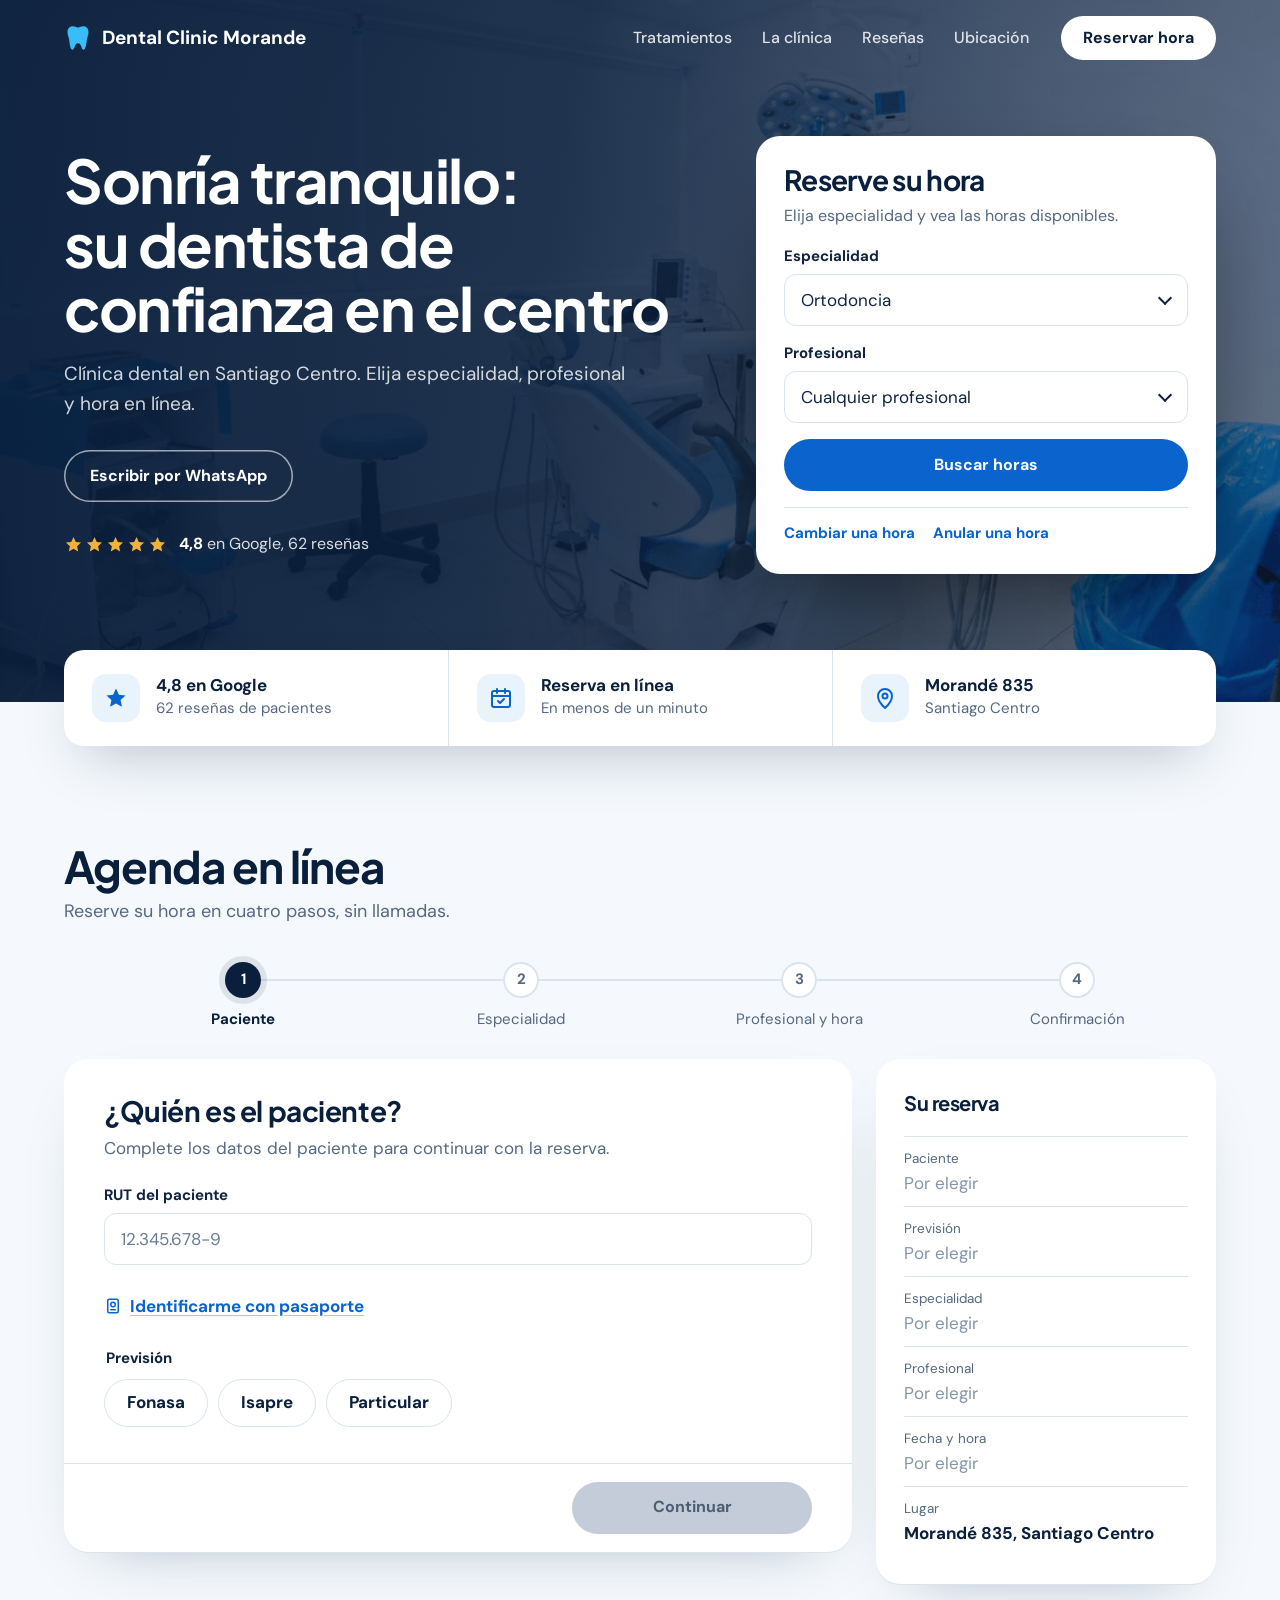
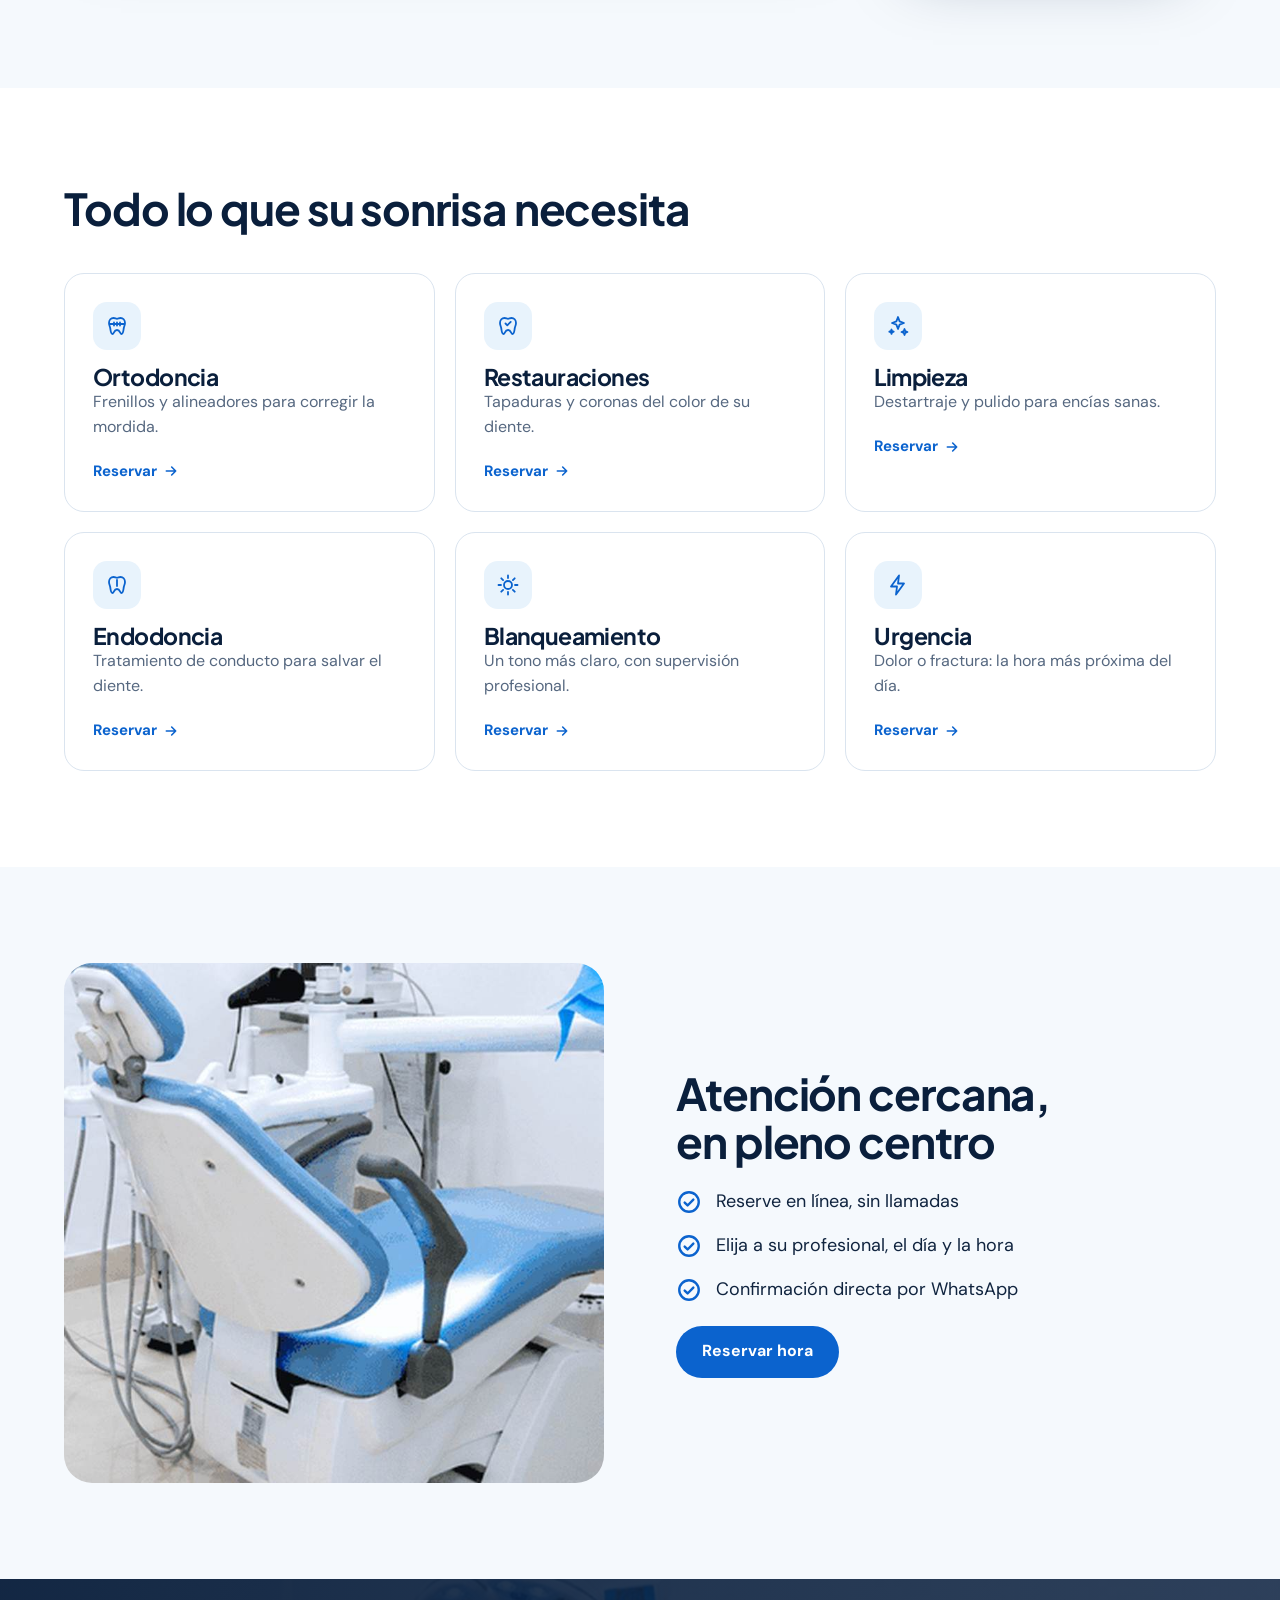
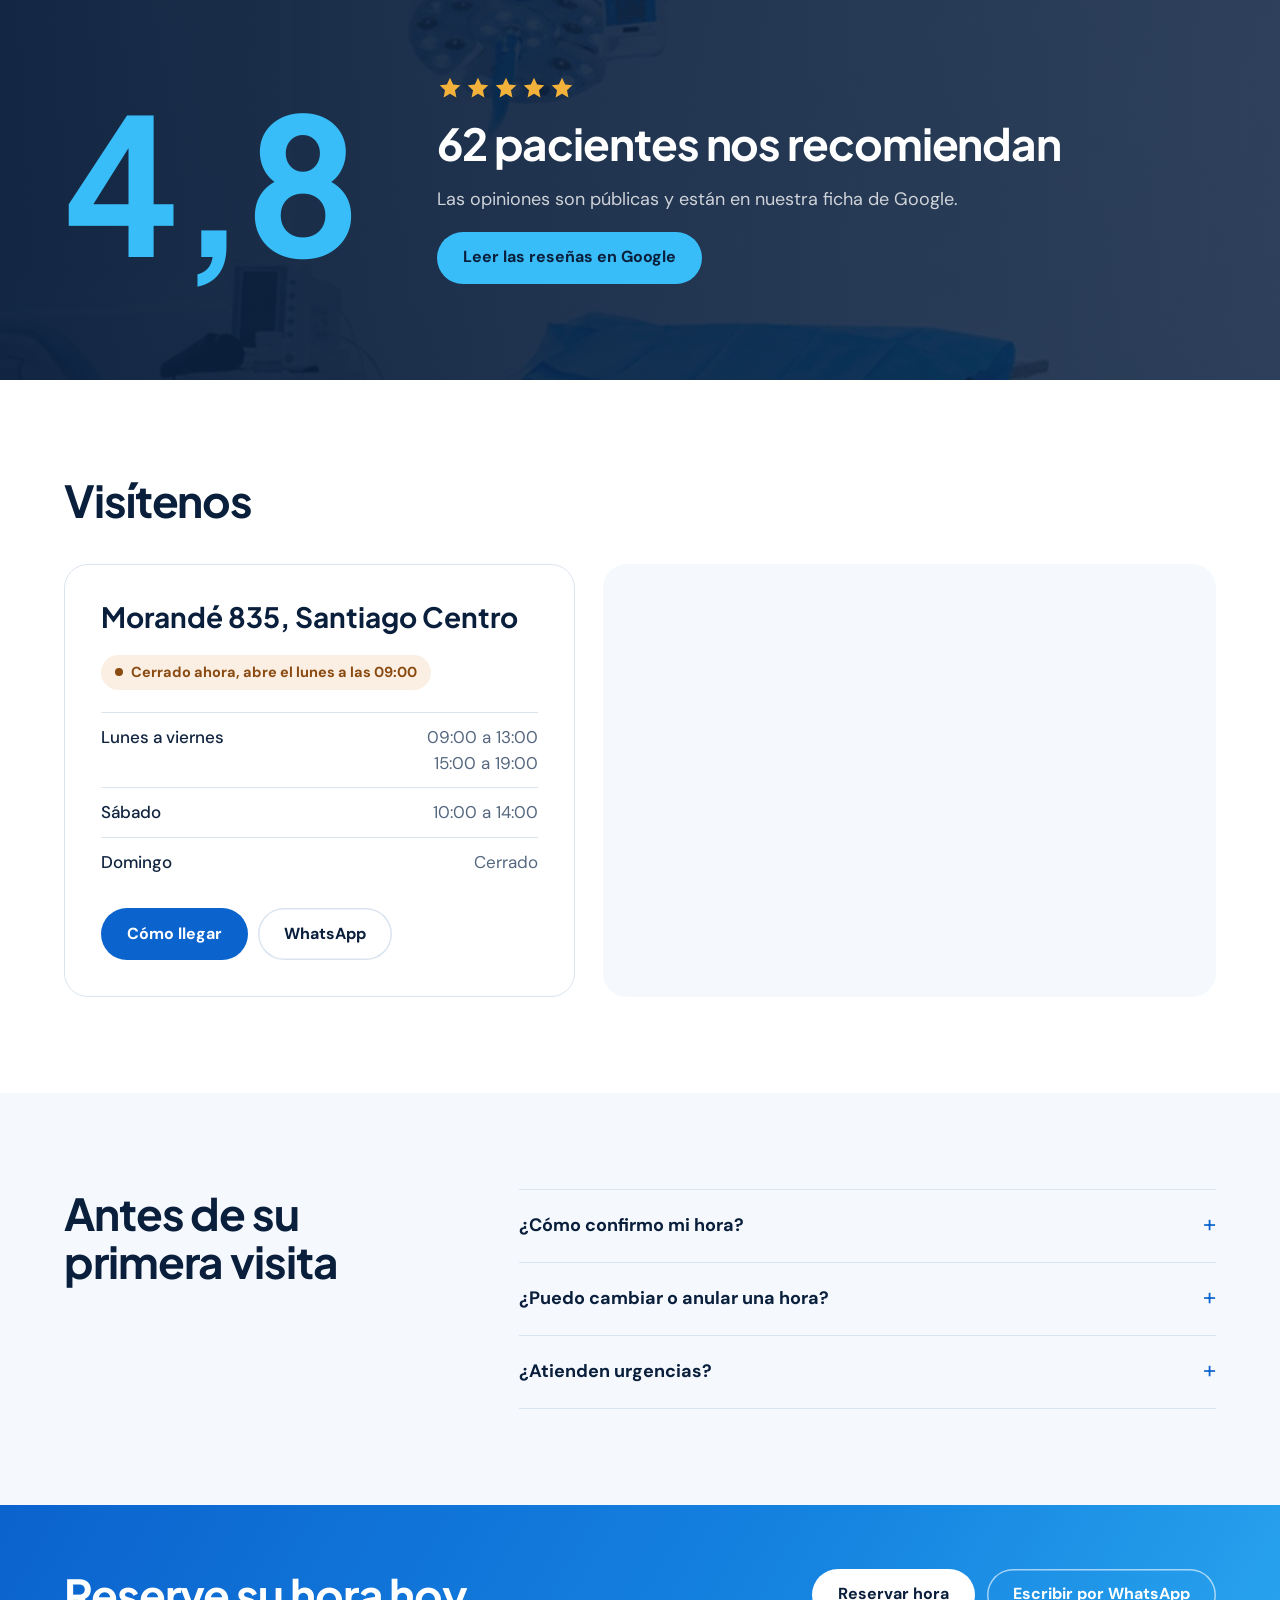
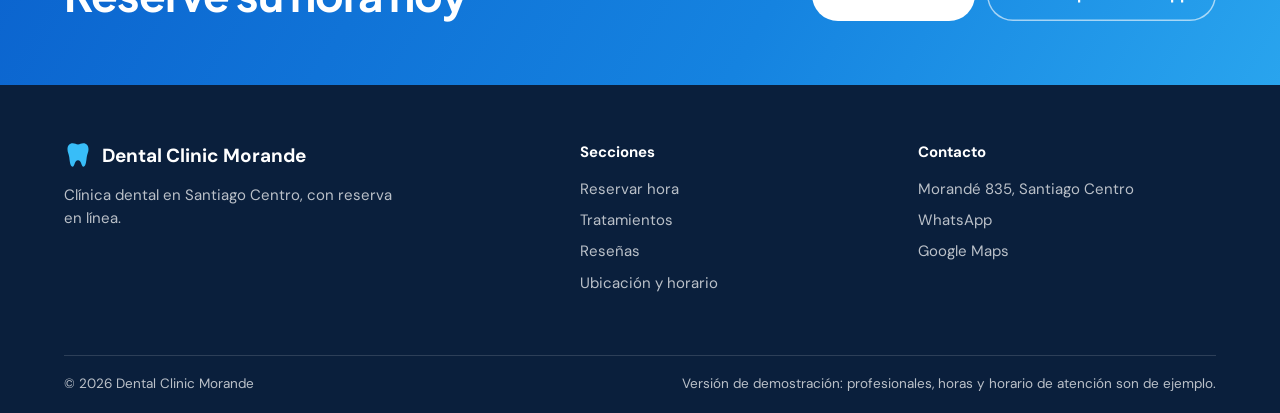
==== index.html @ ba1f121d "Sitio de Dental Clinic Morande con agenda en línea Co-Authored-By: Claude Opus 5.5 <noreply@anthropi" ====
<!DOCTYPE html>
<html lang="es-CL">
<head>
<meta charset="utf-8">
<meta name="viewport" content="width=device-width, initial-scale=1, viewport-fit=cover">
<title>Dental Clinic Morande | Dentista en Santiago Centro</title>
<meta name="description" content="Clínica dental en Santiago Centro. Reserve su hora en línea: ortodoncia, restauraciones, limpieza, endodoncia y urgencias en Morandé 835.">
<meta property="og:title" content="Dental Clinic Morande">
<meta property="og:description" content="Clínica dental en Santiago Centro. Reserve su hora en línea: ortodoncia, restauraciones, limpieza, endodoncia y urgencias en Morandé 835.">
<meta property="og:type" content="website">
<meta property="og:locale" content="es_CL">
<meta name="theme-color" content="#0A1F3C">
<link rel="icon" href="data:image/svg+xml,%3Csvg xmlns='http://www.w3.org/2000/svg' viewBox='0 0 24 24'%3E%3Cpath fill='%230B63CE' d='M7.5 2C4.6 2 3 4.2 3 7c0 2.4.9 3.7 1.4 6.3.5 2.7.6 8.7 2.9 8.7 1.900 0 1.600-5.500 4.700-5.500s2.800 5.500 4.700 5.500c2.300 0 2.400-6 2.900-8.700C20.100 10.700 21 9.400 21 7c0-2.800-1.600-5-4.500-5-1.900 0-2.900 1-4.500 1s-2.600-1-4.500-1z'/%3E%3C/svg%3E">
<script type="application/ld+json">{"@context": "https://schema.org", "@type": "Dentist", "name": "Dental Clinic Morande", "address": {"@type": "PostalAddress", "streetAddress": "Morandé 835", "addressLocality": "Santiago", "addressRegion": "Región Metropolitana", "addressCountry": "CL"}, "openingHours": ["Mo-Fr 09:00-13:00", "Mo-Fr 15:00-19:00", "Sa 10:00-14:00"], "aggregateRating": {"@type": "AggregateRating", "ratingValue": "4.8", "reviewCount": "62"}}</script>
<script>window.SITIO_PROPIO = true;</script>
<style>img{max-width:100%}[hidden]{display:none!important}</style>
</head>
<body>

<link rel="stylesheet" href="https://fonts.googleapis.com/css2?family=Plus+Jakarta+Sans:wght@600;700;800&family=DM+Sans:wght@400;500;700&display=swap">
<script>
/* ============================================================
   CONFIGURACIÓN DEL SITIO: todo lo que cambia está aquí.
   ============================================================ */
window.CONFIG = Object.assign({
  demo: true,                       // true muestra la nota "datos de ejemplo" al pie
  nombre: "Dental Clinic Morande",
  direccion: "Morandé 835, Santiago Centro",
  whatsapp: "",                     // solo números con código de país, ej. "56912345678"
  telefono: "",                     // como se muestra, ej. "+56 9 1234 5678"
  agendaUrl: "",                    // enlace del sistema de agenda (AgendaPro, Reservo, etc.). Vacío = reserva por WhatsApp
  agendaPasaDatos: true,            // agrega tratamiento, profesional y fecha al enlace de la agenda
  google: { nota: "4,8", resenas: 62,
            url: "https://www.google.com/maps/search/?api=1&query=Dental+Clinic+Morande+Santiago+Centro" },
  mapaUrl: "https://www.google.com/maps/search/?api=1&query=Morand%C3%A9+835+Santiago+Chile",
  // 0 = domingo ... 6 = sábado
  horario: [
    { dias: [1,2,3,4,5], abre: "09:00", cierra: "19:00", pausa: ["13:00","15:00"] },
    { dias: [6], abre: "10:00", cierra: "14:00" }
  ],
  tratamientos: [
    { id: "ortodoncia", nombre: "Ortodoncia", texto: "Frenillos y alineadores", largo: "Frenillos y alineadores para corregir la mordida." },
    { id: "restauraciones", nombre: "Restauraciones", texto: "Tapaduras y coronas", largo: "Tapaduras y coronas del color de su diente." },
    { id: "limpieza", nombre: "Limpieza", texto: "Destartraje y pulido", largo: "Destartraje y pulido para encías sanas." },
    { id: "endodoncia", nombre: "Endodoncia", texto: "Tratamiento de conducto", largo: "Tratamiento de conducto para salvar el diente." },
    { id: "blanqueamiento", nombre: "Blanqueamiento", texto: "Dientes más claros", largo: "Un tono más claro, con supervisión profesional." },
    { id: "urgencia", nombre: "Urgencia", texto: "Dolor o fractura, hoy", largo: "Dolor o fractura: la hora más próxima del día." }
  ],
  profesionales: [
    { id: "p1", nombre: "Dra. Nombre Apellido", iniciales: "NA", especialidad: "Ortodoncia", tratamientos: ["ortodoncia","limpieza","urgencia"] },
    { id: "p2", nombre: "Dr. Nombre Apellido", iniciales: "NA", especialidad: "Odontología general y endodoncia", tratamientos: ["restauraciones","endodoncia","limpieza","urgencia","ortodoncia"] },
    { id: "p3", nombre: "Dra. Nombre Apellido", iniciales: "NA", especialidad: "Estética y rehabilitación", tratamientos: ["blanqueamiento","restauraciones","limpieza","urgencia"] }
  ]
}, window.CONFIG_PROPIA || {});
</script>
<style>
/* Layout: portada a pantalla completa con foto y la reserva en una tarjeta blanca encima; debajo, secciones anchas
   que alternan fondo claro, foto y azul marino. Titulares con serif, textos cortos, una acción por sección. */
:root{--foto:url("[data-uri]");
  --navy:#0A1F3C; --navy-2:#12305A; --ink:#10243F; --blue:#0B63CE; --blue-d:#084C9E; --sky:#38BDF8; --sky-soft:#E8F3FC;
  --bg:#F5F9FD; --surface:#FFFFFF; --line:#DAE4EF; --muted:#566880; --star:#F2B13A;
  --ok:#177A4C; --ok-bg:#E6F4EC; --off:#8A4B12; --off-bg:#FBEFE3; --err:#B3261E; --wa:#128C4A;
  --display:"Plus Jakarta Sans","DM Sans",system-ui,-apple-system,"Segoe UI",Arial,sans-serif;
  --body:"DM Sans",system-ui,-apple-system,"Segoe UI",Arial,sans-serif;
  --shadow:0 24px 60px -20px rgba(10,31,60,.28);
  color-scheme:light;
}
*{box-sizing:border-box}
html{scroll-behavior:smooth;scroll-padding-top:84px}
body{margin:0;background:var(--surface);color:var(--ink);font-family:var(--body);font-size:17px;line-height:1.55;-webkit-font-smoothing:antialiased}
h1,h2,h3,p,ul{margin:0}
ul{padding:0;list-style:none}
button,input{font:inherit;color:inherit}
a{color:inherit}
img{display:block}
:focus-visible{outline:3px solid var(--sky);outline-offset:3px}
.wrap{max-width:1200px;margin:0 auto;padding-inline:24px}
h1,h2,h3,.q{font-family:var(--display);font-weight:700;letter-spacing:-.025em;text-wrap:balance}
h2{font-size:clamp(30px,3.8vw,44px);line-height:1.1;color:var(--navy)}
.btn{display:inline-flex;align-items:center;justify-content:center;gap:10px;min-height:52px;padding:0 26px;border-radius:999px;border:0;font-weight:700;font-size:16px;text-decoration:none;cursor:pointer;white-space:nowrap;background:var(--blue);color:#fff;transition:background-color .15s ease,transform .16s cubic-bezier(.23,1,.32,1),box-shadow .2s ease}
.btn:active{transform:scale(.97)}
.btn.sky{background:var(--sky);color:var(--navy)}
.btn.ghost{background:transparent;color:#fff;box-shadow:inset 0 0 0 1.5px rgba(255,255,255,.6)}
.btn.line{background:var(--surface);color:var(--navy);box-shadow:inset 0 0 0 1.5px var(--line)}
@media (hover:hover) and (pointer:fine){.btn:hover{background:var(--blue-d);box-shadow:0 10px 24px -10px rgba(11,99,206,.7)}.btn.sky:hover{background:#63cdfb;box-shadow:0 10px 24px -10px rgba(56,189,248,.9)}.btn.ghost:hover{background:rgba(255,255,255,.12)}.btn.line:hover{box-shadow:inset 0 0 0 1.5px var(--navy)}}
.btn.wide{width:100%}
.btn svg{width:20px;height:20px;flex:none}
.stars{display:inline-flex;gap:2px;color:var(--star)}
.stars svg{width:19px;height:19px}

/* Cabecera: transparente sobre la foto, blanca al bajar */
.top{position:sticky;top:env(safe-area-inset-top,0px);z-index:30;height:76px;margin-bottom:-76px;color:#fff;transition:background .25s,box-shadow .25s,color .25s}
.top .wrap{display:flex;align-items:center;gap:32px;height:100%}
.top.solid{background:rgba(255,255,255,.94);backdrop-filter:blur(14px);-webkit-backdrop-filter:blur(14px);color:var(--navy);box-shadow:0 1px 0 var(--line),0 12px 30px -24px rgba(10,31,60,.5)}
.logo{display:flex;align-items:center;gap:10px;font-weight:700;font-size:19px;text-decoration:none;margin-right:auto}
.logo svg{width:28px;height:28px;color:var(--sky);flex:none}
.top.solid .logo svg{color:var(--blue)}
.top nav{display:flex;gap:30px}
.top nav a{text-decoration:none;font-weight:500;font-size:16px;opacity:.85;position:relative;padding:6px 0}
.top nav a::after{content:"";position:absolute;left:0;right:100%;bottom:0;height:2px;background:currentColor;transition:right .2s}
.top nav a:hover{opacity:1}.top nav a:hover::after{right:0}
.top .btn{min-height:44px;padding:0 22px;background:#fff;color:var(--navy)}
.top.solid .btn{background:var(--blue);color:#fff}

/* Portada */
.hero{position:relative;color:#fff;background:var(--navy) var(--foto) center/cover no-repeat;isolation:isolate}
.hero::after{content:"";position:absolute;inset:0;z-index:-1;background:linear-gradient(100deg,rgba(10,31,60,.97) 0%,rgba(10,31,60,.9) 42%,rgba(10,31,60,.55) 100%)}
.hero .wrap{display:grid;grid-template-columns:minmax(0,1fr) minmax(0,460px);gap:64px;align-items:center;padding-block:136px 128px}
.hero h1{font-size:clamp(36px,4.8vw,60px);line-height:1.06}
.hero .sub{font-size:19px;color:rgba(255,255,255,.82);margin-top:20px;max-width:44ch}
.hero .cta{display:flex;flex-wrap:wrap;gap:14px;margin-top:32px}
.rating{display:inline-flex;align-items:center;gap:12px;margin-top:30px;text-decoration:none;font-size:16px;color:rgba(255,255,255,.85)}
.rating b{color:#fff}
.rating:hover span:last-child{text-decoration:underline}

/* Buscador de la portada: especialidad + profesional, como el buscador de horas de una red de salud */
.find{background:var(--surface);color:var(--ink);border-radius:24px;padding:28px;display:flex;flex-direction:column;gap:16px;min-width:0;box-shadow:0 40px 90px -30px rgba(0,0,0,.6)}
.find h2{font-size:28px;line-height:1.15}
.find-sub{color:var(--muted);font-size:16px;margin-top:-8px}
.find-links{display:flex;flex-wrap:wrap;gap:6px 18px;padding-top:14px;border-top:1px solid var(--line);font-size:15px}
.find-links a{color:var(--blue);font-weight:700;text-decoration:none}
.find-links a:hover{text-decoration:underline;text-underline-offset:3px}
.sel{position:relative}
.sel::after{content:"";position:absolute;right:18px;top:50%;width:8px;height:8px;border-right:2px solid var(--navy);border-bottom:2px solid var(--navy);transform:translateY(-70%) rotate(45deg);pointer-events:none}
.sel select{appearance:none;-webkit-appearance:none;width:100%;min-height:52px;border-radius:12px;border:1.5px solid var(--line);background:var(--surface);padding:0 44px 0 16px;font:inherit;font-size:17px;color:var(--ink);cursor:pointer;outline:none}
.sel select:focus{border-color:var(--blue);box-shadow:0 0 0 4px rgba(11,99,206,.12)}

/* Agenda en línea: pasos numerados, una tarjeta por paso y el resumen al lado */
.agenda{background:var(--bg);margin-top:-52px;padding-block:148px 104px;scroll-margin-top:76px}
.ag-head{display:flex;flex-direction:column;gap:8px;margin-bottom:36px}
.ag-head p{color:var(--muted);font-size:18px}
.steps{display:grid;grid-template-columns:repeat(4,minmax(0,1fr));margin-bottom:28px;counter-reset:paso}
.steps li{position:relative;display:flex;flex-direction:column;align-items:center;gap:10px;text-align:center;font-size:15px;color:var(--muted)}
.steps li::before{content:"";position:absolute;top:17px;left:-50%;right:50%;height:2px;background:var(--line)}
.steps li:first-child::before{display:none}
.steps li.on::before,.steps li.ok::before{background:var(--blue)}
.dot{position:relative;z-index:1;width:36px;height:36px;border-radius:50%;display:grid;place-items:center;font-weight:700;font-size:15px;background:var(--surface);color:var(--muted);box-shadow:inset 0 0 0 2px var(--line);font-variant-numeric:tabular-nums;transition:background-color .2s,color .2s,box-shadow .2s}
.steps li.on .dot{background:var(--navy);color:#fff;box-shadow:0 0 0 6px rgba(10,31,60,.1)}
.steps li.ok .dot{background:var(--blue);color:#fff;box-shadow:none}
.dot svg{width:18px;height:18px}
.steps li.on{color:var(--navy);font-weight:700}
.steps li.ok{color:var(--ink)}
.ag-grid{display:grid;grid-template-columns:minmax(0,1fr) 340px;gap:24px;align-items:start}
.ag-card{background:var(--surface);border-radius:24px;box-shadow:0 1px 0 var(--line),0 24px 60px -36px rgba(10,31,60,.35);min-width:0;display:flex;flex-direction:column}
.ag-body{padding:36px 40px;display:flex;flex-direction:column;gap:22px;min-height:360px}
.ag-foot{display:flex;align-items:center;justify-content:space-between;gap:16px;padding:18px 40px;border-top:1px solid var(--line)}
.ag-foot .btn{min-width:240px}
.ag-foot .btn[aria-disabled="true"]{background:#C3CCD8;color:#4D5D73;box-shadow:none;transform:none}
.link-back{border:0;background:none;padding:10px 4px;font-weight:700;color:var(--navy);cursor:pointer;display:inline-flex;align-items:center;gap:6px;border-radius:8px}
.link-back svg{width:18px;height:18px}
.link-back[hidden]+.btn{margin-left:auto}
.q{font-family:var(--display);font-weight:700;font-size:28px;line-height:1.15;color:var(--navy);letter-spacing:-.015em}
.q:focus{outline:none}
.qs{color:var(--muted);margin-top:-14px}
.field{display:flex;flex-direction:column;gap:6px}
.field label,.legend{font-size:15px;font-weight:700;color:var(--ink)}
.field input{min-height:52px;border-radius:12px;border:1.5px solid var(--line);background:var(--surface);padding:0 16px;font-size:17px;width:100%;outline:none;transition:border-color .15s,box-shadow .15s}
.field input::placeholder{color:#6B7C93}
.field input:focus{border-color:var(--blue);box-shadow:0 0 0 4px rgba(11,99,206,.12)}
.field.bad input{border-color:var(--err)}
.err{font-size:14.5px;color:var(--err)}
.ag-card input,.ag-card button{scroll-margin:110px 0 96px}
.field .hint{font-size:14px;color:var(--muted)}
.row2{display:grid;grid-template-columns:repeat(2,minmax(0,1fr));gap:16px}
.swap{align-self:flex-start;border:0;background:none;padding:6px 0;color:var(--blue);font-weight:700;cursor:pointer;display:inline-flex;align-items:center;gap:8px;text-decoration:underline;text-underline-offset:3px;text-decoration-color:rgba(11,99,206,.35)}
.swap svg{width:18px;height:18px}
fieldset{border:0;margin:0;padding:0;min-width:0}
.chips{display:flex;flex-wrap:wrap;gap:10px;margin-top:8px}
.chip{min-height:48px;padding:0 22px;border-radius:999px;border:1.5px solid var(--line);background:var(--surface);font-weight:700;cursor:pointer;color:var(--navy);transition:border-color .15s,background-color .15s,color .15s,transform .16s cubic-bezier(.23,1,.32,1)}
.chip[aria-pressed="true"]{background:var(--navy);border-color:var(--navy);color:#fff}
.tiles{display:grid;grid-template-columns:repeat(3,minmax(0,1fr));gap:10px}
.tile{display:flex;flex-direction:column;align-items:flex-start;gap:10px;text-align:left;padding:18px;border-radius:16px;border:1.5px solid var(--line);background:var(--surface);cursor:pointer;transition:border-color .15s,background-color .15s,transform .16s cubic-bezier(.23,1,.32,1)}
.tile .ic{width:40px;height:40px;border-radius:12px}
.tile .ic svg{width:22px;height:22px}
.tile b{display:block;color:var(--navy);font-size:17px;line-height:1.2}
.tile small{display:block;color:var(--muted);font-size:14.5px;line-height:1.3;margin-top:2px}
.tile[aria-pressed="true"]{border-color:var(--blue);background:var(--sky-soft);box-shadow:inset 0 0 0 1px var(--blue)}
.tile[aria-pressed="true"] .ic{background:var(--blue);color:#fff}
.cal{display:flex;align-items:center;gap:6px}
.days{display:grid;grid-template-columns:repeat(6,minmax(0,1fr));gap:8px;flex:1}
.day{padding:10px 0;border-radius:14px;border:1.5px solid var(--line);background:var(--surface);cursor:pointer;display:flex;flex-direction:column;align-items:center;line-height:1.2;color:var(--navy);transition:border-color .15s,background-color .15s,transform .16s cubic-bezier(.23,1,.32,1)}
.day small{font-size:12.5px;color:var(--muted)}
.day b{font-size:21px;font-variant-numeric:tabular-nums}
.day i{font-style:normal;font-size:12px;color:var(--muted)}
.day[aria-pressed="true"]{background:var(--navy);border-color:var(--navy);color:#fff}
.day[aria-pressed="true"] small,.day[aria-pressed="true"] i{color:rgba(255,255,255,.75)}
.arrow{width:36px;height:60px;border-radius:12px;border:0;background:transparent;cursor:pointer;color:var(--navy);display:grid;place-items:center;flex:none}
.arrow svg{width:20px;height:20px}
.arrow:disabled{opacity:.25;cursor:default}
.docs{display:flex;flex-direction:column}
.doc{display:grid;grid-template-columns:auto minmax(0,1fr);gap:8px 16px;padding:20px 0;border-top:1px solid var(--line)}
.doc:last-child{border-bottom:1px solid var(--line)}
.av{width:48px;height:48px;border-radius:50%;background:var(--sky-soft);color:var(--blue);display:grid;place-items:center;font-weight:700;font-size:15px;flex:none}
.doc .who b{display:block;color:var(--navy);font-size:17px;line-height:1.25}
.doc .who small{display:block;color:var(--muted);font-size:14.5px}
.doc .hrs{grid-column:2}
.slots{display:flex;flex-wrap:wrap;gap:8px}
.slot{min-width:76px;min-height:44px;padding:0 12px;border-radius:10px;border:1.5px solid var(--line);background:var(--surface);font-weight:700;cursor:pointer;color:var(--navy);font-variant-numeric:tabular-nums;transition:border-color .15s,background-color .15s,color .15s,transform .16s cubic-bezier(.23,1,.32,1)}
.slot[aria-pressed="true"]{background:var(--blue);border-color:var(--blue);color:#fff}
.more{border:0;background:none;padding:10px 4px;color:var(--blue);font-weight:700;cursor:pointer}
.none{font-size:15px;color:var(--muted)}
.none button{border:0;background:none;padding:0;color:var(--blue);font-weight:700;cursor:pointer;text-decoration:underline;text-underline-offset:3px}
.fine{font-size:14px;color:var(--muted)}
.sum{background:var(--surface);border-radius:24px;padding:28px;box-shadow:0 1px 0 var(--line),0 24px 60px -36px rgba(10,31,60,.35);position:sticky;top:96px;display:flex;flex-direction:column;gap:18px}
.sum h3{font-family:var(--display);font-size:20px;color:var(--navy)}
.sum dl{margin:0;display:flex;flex-direction:column}
.sum dl div{display:flex;flex-direction:column;gap:2px;padding:12px 0;border-top:1px solid var(--line)}
.sum dt{font-size:13.5px;color:var(--muted)}
.sum dd{margin:0;font-weight:700;color:var(--navy);line-height:1.3}
.sum dd.vacio{font-weight:400;color:#8494A9}
.done{display:flex;flex-direction:column;align-items:flex-start;gap:16px}
.done .ok{width:56px;height:56px;border-radius:50%;background:var(--ok-bg);color:var(--ok);display:grid;place-items:center}
.done .ok svg{width:28px;height:28px}
.done .acts{margin-top:8px}
@media (hover:hover) and (pointer:fine){
  .chip:hover,.tile:hover,.day:hover,.slot:hover{border-color:var(--blue)}
  .chip[aria-pressed="false"]:hover,.slot[aria-pressed="false"]:hover{background:var(--sky-soft)}
  .link-back:hover{color:var(--blue)}
  .more:hover{text-decoration:underline;text-underline-offset:3px}
}
.chip:active,.tile:active,.day:active,.slot:active{transform:scale(.97)}
.sr{position:absolute;width:1px;height:1px;overflow:hidden;clip:rect(0 0 0 0);white-space:nowrap}
/* Franja de confianza, montada sobre la portada */
.facts{position:relative;z-index:2;margin-top:-52px}
.facts ul{display:grid;grid-template-columns:repeat(3,minmax(0,1fr));background:var(--surface);border-radius:20px;box-shadow:var(--shadow)}
.facts li{display:flex;align-items:center;gap:16px;padding:24px 28px}
.facts li+li{border-left:1px solid var(--line)}
.ic{width:48px;height:48px;border-radius:14px;background:var(--sky-soft);color:var(--blue);display:grid;place-items:center;flex:none}
.ic svg{width:24px;height:24px}
.facts b{display:block;color:var(--navy);line-height:1.25}
.facts small{display:block;font-size:15px;color:var(--muted)}

/* Secciones */
.sec{padding-block:96px}
.sec.tint{background:var(--bg)}
.head{display:flex;flex-direction:column;gap:12px;margin-bottom:40px;max-width:640px}
.head p:last-child{color:var(--muted);font-size:18px}

/* Tratamientos */
.cards{display:grid;grid-template-columns:repeat(3,minmax(0,1fr));gap:20px}
.card{display:flex;flex-direction:column;align-items:flex-start;gap:14px;text-align:left;background:var(--surface);border:1px solid var(--line);border-radius:20px;padding:28px;cursor:pointer;transition:transform .25s cubic-bezier(.23,1,.32,1),box-shadow .25s ease,border-color .2s ease}
@media (hover:hover) and (pointer:fine){.card:hover{transform:translateY(-4px);box-shadow:var(--shadow);border-color:transparent}}
.card h3{font-size:23px;color:var(--navy);line-height:1.15}
.card p{color:var(--muted);font-size:16px}
.card .go{margin-top:6px;font-weight:700;font-size:15px;color:var(--blue);display:inline-flex;align-items:center;gap:6px}
.card .go svg{width:16px;height:16px;transition:transform .2s}
.card:hover .go svg{transform:translateX(4px)}

/* Foto + texto */
.split{display:grid;grid-template-columns:minmax(0,1fr) minmax(0,1fr);gap:72px;align-items:center}
.split .pic{position:relative}
.split .pic img{width:100%;height:520px;object-fit:cover;border-radius:28px}
.badge{position:absolute;right:-24px;bottom:36px;background:var(--surface);border-radius:18px;padding:18px 22px;box-shadow:var(--shadow);display:flex;align-items:center;gap:14px;text-decoration:none}
.badge strong{font-family:var(--display);font-size:40px;line-height:1;color:var(--navy)}
.badge small{display:block;font-size:14px;color:var(--muted)}
.split .txt{display:flex;flex-direction:column;gap:22px;align-items:flex-start}
.checks{display:flex;flex-direction:column;gap:16px}
.checks li{display:flex;gap:14px;align-items:flex-start;font-size:18px}
.checks svg{width:26px;height:26px;color:var(--blue);flex:none;margin-top:1px}

/* Reseñas */
.band{position:relative;color:#fff;background:var(--navy) url("[data-uri]") center/cover no-repeat;isolation:isolate}
.band::after{content:"";position:absolute;inset:0;z-index:-1;background:linear-gradient(90deg,rgba(10,31,60,.96),rgba(10,31,60,.82))}
.band .wrap{display:grid;grid-template-columns:auto minmax(0,1fr);gap:clamp(28px,6vw,88px);align-items:center;padding-block:96px}
.band .score{font-family:var(--display);font-weight:700;font-size:clamp(110px,16vw,190px);line-height:.85;color:var(--sky);font-variant-numeric:tabular-nums}
.band .txt{display:flex;flex-direction:column;gap:18px;align-items:flex-start}
.band h2{color:#fff}
.band .stars svg{width:26px;height:26px}
.band p{color:rgba(255,255,255,.78);max-width:46ch;font-size:18px}

/* Ubicación */
.visit{display:grid;grid-template-columns:minmax(0,5fr) minmax(0,6fr);gap:28px;align-items:stretch}
.panel{background:var(--surface);border:1px solid var(--line);border-radius:24px;padding:36px;display:flex;flex-direction:column;gap:22px;align-items:flex-start}
.addr{font-family:var(--display);font-weight:700;font-size:28px;line-height:1.15;color:var(--navy)}
.pill{display:inline-flex;align-items:center;gap:8px;font-size:14.5px;font-weight:700;padding:6px 14px;border-radius:999px}
.pill::before{content:"";width:8px;height:8px;border-radius:50%;background:currentColor}
.pill.on{background:var(--ok-bg);color:var(--ok)}.pill.off{background:var(--off-bg);color:var(--off)}
.hours{width:100%}
.hours li{display:flex;justify-content:space-between;gap:16px;padding:11px 0;border-top:1px solid var(--line);font-variant-numeric:tabular-nums}
.hours li span:first-child{white-space:nowrap;font-weight:500}
.hours li span:last-child{color:var(--muted);text-align:right}
.acts{display:flex;flex-wrap:wrap;gap:10px;margin-top:auto}
.place{position:relative;border-radius:24px;overflow:hidden;min-height:420px;background:var(--navy) var(--foto) center/cover no-repeat;display:flex;align-items:flex-end;text-decoration:none}
.place::after{content:"";position:absolute;inset:0;background:linear-gradient(180deg,rgba(10,31,60,0) 40%,rgba(10,31,60,.85) 100%)}
.place span{position:relative;z-index:1;color:#fff;padding:28px;font-weight:700;display:flex;align-items:center;gap:10px}
.place svg{width:22px;height:22px;color:var(--sky)}
.place.map{display:block;background:var(--bg)}
.place.map::after{display:none}
.place iframe{width:100%;height:100%;min-height:420px;border:0;display:block}

/* Preguntas */
.qa{display:grid;grid-template-columns:minmax(0,4fr) minmax(0,7fr);gap:56px;align-items:start}
.faq details{border-top:1px solid var(--line)}
.faq details:last-child{border-bottom:1px solid var(--line)}
.faq summary{cursor:pointer;font-weight:700;font-size:18px;color:var(--navy);padding:22px 0;list-style:none;display:flex;justify-content:space-between;gap:16px}
.faq summary::-webkit-details-marker{display:none}
.faq summary::after{content:"+";font-size:24px;line-height:1;color:var(--blue);font-weight:400}
.faq details[open] summary::after{content:"–"}
.faq p{color:var(--muted);padding-bottom:22px;max-width:60ch}

/* Cierre y pie */
.final{background:linear-gradient(120deg,var(--blue) 0%,#1583E0 60%,var(--sky) 130%);color:#fff}
.final .wrap{display:flex;flex-wrap:wrap;align-items:center;justify-content:space-between;gap:24px;padding-block:64px}
.final h2{color:#fff;max-width:18ch}
.final .cta{display:flex;flex-wrap:wrap;gap:12px}
.final .btn{background:#fff;color:var(--navy)}
.final .btn.ghost{background:transparent;color:#fff}
footer{background:var(--navy);color:rgba(255,255,255,.72);font-size:15px}
footer .cols{display:grid;grid-template-columns:1.6fr 1fr 1fr;gap:40px;padding-block:56px}
footer .logo{color:#fff;margin-bottom:14px}
footer b{color:#fff;display:block;margin-bottom:10px}
footer li{padding:4px 0}
footer a{text-decoration:none}
footer a:hover{color:#fff;text-decoration:underline}
footer .legal{border-top:1px solid rgba(255,255,255,.14);padding-block:18px;font-size:13.5px;display:flex;flex-wrap:wrap;gap:6px 32px;justify-content:space-between}

/* Barra fija en celular (solo cuando la reserva no está a la vista) */
.bar{display:none;position:fixed;left:0;right:0;bottom:0;z-index:40;padding:10px 16px calc(10px + env(safe-area-inset-bottom,0px));gap:10px;background:rgba(255,255,255,.94);backdrop-filter:blur(14px);-webkit-backdrop-filter:blur(14px);border-top:1px solid var(--line);transition:transform .2s}
.bar .btn{flex:1;min-height:50px}
.bar .wa{flex:none;width:50px;padding:0;background:var(--wa)}
.bar .wa svg{width:24px;height:24px}
.bar.away{transform:translateY(110%)}

@media (max-width:980px){
  .top nav,.top .btn{display:none}
  .hero .wrap{grid-template-columns:minmax(0,1fr);gap:36px;padding-block:112px 96px}
  .find{padding:22px}
  .ag-grid{grid-template-columns:minmax(0,1fr)}
  .sum{position:static}
  .agenda{padding-block:120px 72px}
  .facts li{padding:18px 16px;gap:12px}
  .sec{padding-block:64px}
  .cards{grid-template-columns:repeat(2,minmax(0,1fr));gap:14px}
  .split{grid-template-columns:minmax(0,1fr);gap:40px}
  .split .pic img{height:340px}
  .badge{right:16px;bottom:-22px}
  .band .wrap{grid-template-columns:minmax(0,1fr);padding-block:64px}
  .visit,.qa{grid-template-columns:minmax(0,1fr);gap:24px}
  .place,.place iframe{min-height:280px}
  footer .cols{grid-template-columns:minmax(0,1fr);gap:28px;padding-block:40px}
  .bar{display:flex}
  body{padding-bottom:72px}
}
@media (max-width:720px){
  .facts,.hero .cta{display:none}
  .hero .wrap{padding-block:104px 48px;gap:28px}
  .rating{margin-top:20px}
}
@media (max-width:560px){
  .wrap{padding-inline:16px}
  .cards{grid-template-columns:minmax(0,1fr)}
  .card{flex-direction:row;flex-wrap:wrap;align-items:center;padding:20px;gap:6px 16px}
  .card .tx{flex:1;min-width:0}
  .card .go{display:none}
  .hero .cta .btn{flex:1}
  .panel{padding:24px}
  .final .cta,.final .btn{width:100%}
}
@media (max-width:720px){
  .agenda{margin-top:0;padding-block:56px}
  .steps li .lab{display:none}
  .steps li.on .lab{display:block;position:absolute;top:44px;white-space:nowrap}
  .steps{margin-bottom:44px}
  .ag-body{padding:24px 20px;min-height:0}
  .ag-foot{padding:14px 20px;position:sticky;bottom:0;background:var(--surface);border-radius:0 0 24px 24px}
  .ag-foot .btn{min-width:0;flex:1}
  .tiles{grid-template-columns:repeat(2,minmax(0,1fr))}
  .row2{grid-template-columns:minmax(0,1fr)}
  .days{grid-template-columns:repeat(4,minmax(0,1fr))}
  .days .day:nth-child(n+5){display:none}
  .doc{grid-template-columns:minmax(0,1fr)}
  .doc .av{display:none}
  .doc .hrs{grid-column:1}
  .slots{display:grid;grid-template-columns:repeat(4,minmax(0,1fr))}
  .slot{min-width:0;padding:0}
}
@media (max-width:400px){ .tiles{grid-template-columns:minmax(0,1fr)} .tile{flex-direction:row;align-items:center} }
@media (prefers-reduced-motion:reduce){html{scroll-behavior:auto}.btn,.bar,.card,.top,.chip,.tile,.day,.slot,.dot{transition:none}.btn:active,.chip:active,.tile:active,.day:active,.slot:active{transform:none}}
</style>

<header class="top" id="top">
  <div class="wrap">
    <a class="logo" href="#inicio"><svg viewBox="0 0 24 24" fill="currentColor" aria-hidden="true"><path d="M7.5 2C4.6 2 3 4.2 3 7c0 2.4.9 3.7 1.4 6.3.5 2.7.6 8.7 2.9 8.7 1.9 0 1.6-5.5 4.7-5.5s2.8 5.5 4.7 5.5c2.3 0 2.4-6 2.9-8.7.5-2.6 1.4-3.9 1.400-6.300 0-2.800-1.600-5-4.500-5-1.900 0-2.900 1-4.500 1s-2.600-1-4.500-1z"/></svg><span data-nombre>Dental Clinic Morande</span></a>
    <nav aria-label="Principal">
      <a href="#tratamientos">Tratamientos</a>
      <a href="#clinica">La clínica</a>
      <a href="#resenas">Reseñas</a>
      <a href="#ubicacion">Ubicación</a>
    </nav>
    <a class="btn" href="#reserva">Reservar hora</a>
  </div>
</header>

<main id="inicio">
<section class="hero">
  <div class="wrap">
    <div>
      <h1>Sonría tranquilo: su dentista de confianza en el centro</h1>
      <p class="sub">Clínica dental en Santiago Centro. Elija especialidad, profesional y hora en línea.</p>
      <div class="cta">
        <a class="btn ghost" data-wa target="_blank" rel="noopener" href="#">Escribir por WhatsApp</a>
      </div>
      <a class="rating" data-google target="_blank" rel="noopener" href="#">
        <span class="stars" data-stars aria-hidden="true"></span>
        <span><b data-nota>4,8</b> en Google, <span data-resenas>62</span> reseñas</span>
      </a>
    </div>
    <form class="find" id="buscar" aria-labelledby="find-t" novalidate>
      <h2 id="find-t">Reserve su hora</h2>
      <p class="find-sub">Elija especialidad y vea las horas disponibles.</p>
      <div class="field"><label for="f-esp">Especialidad</label><div class="sel"><select id="f-esp"></select></div></div>
      <div class="field"><label for="f-prof">Profesional</label><div class="sel"><select id="f-prof"></select></div></div>
      <button class="btn wide" type="submit">Buscar horas</button>
      <ul class="find-links">
        <li><a data-wa-cambio target="_blank" rel="noopener" href="#">Cambiar una hora</a></li>
        <li><a data-wa-anula target="_blank" rel="noopener" href="#">Anular una hora</a></li>
      </ul>
    </form>
  </div>
</section>

<section class="facts" aria-label="En resumen">
  <div class="wrap">
    <ul>
      <li><span class="ic"><svg viewBox="0 0 24 24" fill="currentColor" aria-hidden="true"><path d="M12 2.5l2.9 6.200 6.600.800-4.900 4.600 1.300 6.600L12 17.400l-5.900 3.300 1.300-6.600L2.500 9.500l6.600-.800z"/></svg></span><span><b><span data-nota>4,8</span> en Google</b><small><span data-resenas>62</span> reseñas de pacientes</small></span></li>
      <li><span class="ic"><svg viewBox="0 0 24 24" fill="none" stroke="currentColor" stroke-width="2" stroke-linecap="round" stroke-linejoin="round" aria-hidden="true"><rect x="3" y="5" width="18" height="16" rx="2"/><path d="M3 10h18M8 3v4M16 3v4M9 15l2 2 4-4"/></svg></span><span><b>Reserva en línea</b><small>En menos de un minuto</small></span></li>
      <li><span class="ic"><svg viewBox="0 0 24 24" fill="none" stroke="currentColor" stroke-width="2" stroke-linecap="round" stroke-linejoin="round" aria-hidden="true"><path d="M12 22s7-6.200 7-12a7 7 0 1 0-14 0c0 5.800 7 12 7 12z"/><circle cx="12" cy="10" r="2.500"/></svg></span><span><b data-dir-corta>Morandé 835</b><small>Santiago Centro</small></span></li>
    </ul>
  </div>
</section>

<section class="agenda" id="reserva" aria-labelledby="ag-t">
  <div class="wrap">
    <div class="ag-head"><h2 id="ag-t">Agenda en línea</h2><p>Reserve su hora en cuatro pasos, sin llamadas.</p></div>
    <ol class="steps" id="steps" aria-label="Pasos de la reserva"></ol>
    <div class="ag-grid">
      <div class="ag-card">
        <div class="ag-body" id="ag-body"></div>
        <div class="ag-foot" id="ag-foot">
          <button type="button" class="link-back" id="back" hidden><svg viewBox="0 0 24 24" fill="none" stroke="currentColor" stroke-width="2.4" stroke-linecap="round" stroke-linejoin="round" aria-hidden="true"><path d="M15 5l-7 7 7 7"/></svg>Volver</button>
          <button type="button" class="btn" id="next">Continuar</button>
        </div>
      </div>
      <aside class="sum" id="sum" aria-label="Resumen de su reserva"></aside>
    </div>
  </div>
</section>

<section class="sec" id="tratamientos">
  <div class="wrap">
    <div class="head"><h2>Todo lo que su sonrisa necesita</h2></div>
    <div class="cards" id="cards"></div>
  </div>
</section>

<section class="sec tint" id="clinica">
  <div class="wrap split">
    <div class="pic">
      <img src="[data-uri]" alt="Sillón dental de la clínica" loading="lazy">
    </div>
    <div class="txt">
      
      <h2>Atención cercana, en pleno centro</h2>
      <ul class="checks">
        <li><svg viewBox="0 0 24 24" fill="none" stroke="currentColor" stroke-width="2.200" stroke-linecap="round" stroke-linejoin="round" aria-hidden="true"><circle cx="12" cy="12" r="9"/><path d="M8 12.500l2.700 2.700L16 9.800"/></svg>Reserve en línea, sin llamadas</li>
        <li><svg viewBox="0 0 24 24" fill="none" stroke="currentColor" stroke-width="2.200" stroke-linecap="round" stroke-linejoin="round" aria-hidden="true"><circle cx="12" cy="12" r="9"/><path d="M8 12.500l2.700 2.700L16 9.800"/></svg>Elija a su profesional, el día y la hora</li>
        <li><svg viewBox="0 0 24 24" fill="none" stroke="currentColor" stroke-width="2.200" stroke-linecap="round" stroke-linejoin="round" aria-hidden="true"><circle cx="12" cy="12" r="9"/><path d="M8 12.500l2.700 2.700L16 9.800"/></svg><span id="check-3">Confirmación directa por WhatsApp</span></li>
      </ul>
      <a class="btn" href="#reserva">Reservar hora</a>
    </div>
  </div>
</section>

<section class="band" id="resenas">
  <div class="wrap">
    <p class="score" data-nota>4,8</p>
    <div class="txt">
      <span class="stars" data-stars aria-hidden="true"></span>
      <h2><span data-resenas>62</span> pacientes nos recomiendan</h2>
      <p>Las opiniones son públicas y están en nuestra ficha de Google.</p>
      <a class="btn sky" data-google target="_blank" rel="noopener" href="#">Leer las reseñas en Google</a>
    </div>
  </div>
</section>

<section class="sec" id="ubicacion">
  <div class="wrap">
    <div class="head"><h2>Visítenos</h2></div>
    <div class="visit">
      <div class="panel">
        <p class="addr" data-dir></p>
        <span class="pill" id="abierto"></span>
        <ul class="hours" id="hours"></ul>
        <p class="fine" id="tel" hidden></p>
        <div class="acts">
          <a class="btn" data-mapa target="_blank" rel="noopener" href="#">Cómo llegar</a>
          <a class="btn line" data-wa target="_blank" rel="noopener" href="#">WhatsApp</a>
        </div>
      </div>
      <a class="place" id="mapa" data-mapa target="_blank" rel="noopener" href="#"><span><svg viewBox="0 0 24 24" fill="currentColor" aria-hidden="true"><path d="M12 2a7 7 0 0 0-7 7c0 5.200 7 13 7 13s7-7.800 7-13a7 7 0 0 0-7-7zm0 9.500A2.500 2.500 0 1 1 12 6.500a2.500 2.500 0 0 1 0 5z"/></svg>Abrir en Google Maps</span></a>
    </div>
  </div>
</section>

<section class="sec tint" id="preguntas">
  <div class="wrap qa">
    <div class="head" style="margin:0"><h2>Antes de su primera visita</h2></div>
    <div class="faq">
      <details><summary>¿Cómo confirmo mi hora?</summary><p id="faq-confirma"></p></details>
      <details><summary>¿Puedo cambiar o anular una hora?</summary><p>Sí. Avísenos por WhatsApp con anticipación y le buscamos una nueva hora.</p></details>
      <details><summary>¿Atienden urgencias?</summary><p>Sí, según la disponibilidad del día. Elija “Urgencia” al reservar o escríbanos por WhatsApp.</p></details>
    </div>
  </div>
</section>

<section class="final">
  <div class="wrap">
    <h2>Reserve su hora hoy</h2>
    <div class="cta">
      <a class="btn" href="#reserva">Reservar hora</a>
      <a class="btn ghost" data-wa target="_blank" rel="noopener" href="#">Escribir por WhatsApp</a>
    </div>
  </div>
</section>
</main>

<footer>
  <div class="wrap">
    <div class="cols">
      <div><a class="logo" href="#inicio"><svg viewBox="0 0 24 24" fill="currentColor" aria-hidden="true"><path d="M7.5 2C4.6 2 3 4.2 3 7c0 2.4.9 3.7 1.4 6.3.5 2.7.6 8.7 2.9 8.7 1.9 0 1.6-5.5 4.7-5.5s2.8 5.5 4.7 5.5c2.3 0 2.4-6 2.9-8.7.5-2.6 1.4-3.9 1.400-6.300 0-2.800-1.600-5-4.500-5-1.900 0-2.900 1-4.500 1s-2.600-1-4.500-1z"/></svg><span data-nombre></span></a><p style="max-width:34ch">Clínica dental en Santiago Centro, con reserva en línea.</p></div>
      <div><b>Secciones</b><ul><li><a href="#reserva">Reservar hora</a></li><li><a href="#tratamientos">Tratamientos</a></li><li><a href="#resenas">Reseñas</a></li><li><a href="#ubicacion">Ubicación y horario</a></li></ul></div>
      <div><b>Contacto</b><ul><li data-dir></li><li><a data-wa target="_blank" rel="noopener" href="#">WhatsApp</a></li><li><a data-mapa target="_blank" rel="noopener" href="#">Google Maps</a></li></ul></div>
    </div>
    <div class="legal"><span>© <span id="anio"></span> <span data-nombre></span></span><span id="demo" hidden>Versión de demostración: profesionales, horas y horario de atención son de ejemplo.</span></div>
  </div>
</footer>

<div class="bar away" id="bar">
  <a class="btn" href="#reserva">Reservar hora</a>
  <a class="btn wa" data-wa target="_blank" rel="noopener" href="#" aria-label="Escribir por WhatsApp"><svg viewBox="0 0 24 24" fill="currentColor" aria-hidden="true"><path d="M12 2a10 10 0 0 0-8.6 15.1L2 22l5-1.3A10 10 0 1 0 12 2zm0 18.2a8.200 8.200 0 0 1-4.200-1.200l-.3-.2-3 .8.8-2.9-.2-.3A8.200 8.200 0 1 1 12 20.200zm4.500-6.100c-.2-.1-1.500-.7-1.700-.8s-.4-.1-.6.1-.6.8-.8 1-.3.2-.5.1a6.700 6.700 0 0 1-3.300-2.900c-.3-.4.3-.4.7-1.300.1-.2 0-.3 0-.4l-.8-1.800c-.2-.5-.4-.4-.6-.4h-.5a1 1 0 0 0-.7.3 2.900 2.900 0 0 0-.9 2.200c0 1.300.9 2.500 1.100 2.700s1.800 2.800 4.400 3.900c1.600.7 2.300.8 3.100.6.5-.1 1.500-.6 1.700-1.200s.2-1.100.1-1.200-.2-.2-.5-.3z"/></svg></a>
</div>
<script>
(function(){
"use strict";
var C = window.CONFIG;
var $ = function(s, r){ return (r||document).querySelector(s); };
var $$ = function(s, r){ return Array.prototype.slice.call((r||document).querySelectorAll(s)); };
var DIAS = ["domingo","lunes","martes","miércoles","jueves","viernes","sábado"];
var DIAS_C = ["dom","lun","mar","mié","jue","vie","sáb"];
var MESES = ["enero","febrero","marzo","abril","mayo","junio","julio","agosto","septiembre","octubre","noviembre","diciembre"];
var MESES_C = ["ene","feb","mar","abr","may","jun","jul","ago","sep","oct","nov","dic"];
var esc = function(t){ return String(t).replace(/[&<>"]/g, function(c){ return {"&":"&amp;","<":"&lt;",">":"&gt;",'"':"&quot;"}[c]; }); };
var cap = function(t){ return t.charAt(0).toUpperCase() + t.slice(1); };
var pad = function(n){ return (n < 10 ? "0" : "") + n; };
var REDUCE = matchMedia("(prefers-reduced-motion: reduce)").matches;

/* ---------- Fechas y horas (hora de Chile) ---------- */
function ahoraChile(){
  try {
    var p = {};
    new Intl.DateTimeFormat("en-CA", { timeZone: "America/Santiago", year: "numeric", month: "2-digit", day: "2-digit", hour: "2-digit", minute: "2-digit", hour12: false })
      .formatToParts(new Date()).forEach(function(x){ p[x.type] = x.value; });
    return { iso: p.year + "-" + p.month + "-" + p.day, min: (parseInt(p.hour, 10) % 24) * 60 + parseInt(p.minute, 10) };
  } catch (e) {
    var d = new Date();
    return { iso: d.getFullYear() + "-" + pad(d.getMonth() + 1) + "-" + pad(d.getDate()), min: d.getHours() * 60 + d.getMinutes() };
  }
}
function fecha(iso){ var a = iso.split("-"); return new Date(Date.UTC(+a[0], +a[1] - 1, +a[2], 12)); }
function isoMas(iso, n){ var d = fecha(iso); d.setUTCDate(d.getUTCDate() + n); return d.toISOString().slice(0, 10); }
function dow(iso){ return fecha(iso).getUTCDay(); }
function largo(iso){ var d = fecha(iso); return DIAS[d.getUTCDay()] + " " + d.getUTCDate() + " de " + MESES[d.getUTCMonth()]; }
function corto(iso){ var d = fecha(iso); return DIAS_C[d.getUTCDay()] + " " + d.getUTCDate() + " " + MESES_C[d.getUTCMonth()]; }
function aMin(h){ var a = h.split(":"); return +a[0] * 60 + +a[1]; }
function aHora(m){ return pad(Math.floor(m / 60)) + ":" + pad(m % 60); }
function bloque(iso){ var d = dow(iso); return C.horario.filter(function(b){ return b.dias.indexOf(d) >= 0; })[0] || null; }

var HOY = ahoraChile();
var ABIERTOS = [];
for (var i = 0; ABIERTOS.length < 20 && i < 60; i++) { var di = isoMas(HOY.iso, i); if (bloque(di)) ABIERTOS.push(di); }

/* Horas de ejemplo: fijas para cada profesional y día, hasta conectar la agenda real. */
function hash(s){ var h = 2166136261; for (var k = 0; k < s.length; k++) { h ^= s.charCodeAt(k); h = Math.imul(h, 16777619); } return h >>> 0; }
function grilla(iso){
  var b = bloque(iso), out = []; if (!b) return out;
  for (var m = aMin(b.abre); m + 30 <= aMin(b.cierra); m += 30) {
    if (b.pausa && m >= aMin(b.pausa[0]) && m < aMin(b.pausa[1])) continue;
    out.push(aHora(m));
  }
  return out;
}
function libre(profId, iso, hora){
  if (iso === HOY.iso && aMin(hora) <= HOY.min + 60) return false;
  return hash(profId + iso + hora) % 5 > 2;
}
function profsDe(tratId){ return C.profesionales.filter(function(p){ return p.tratamientos.indexOf(tratId) >= 0; }); }
function candidatos(){ return S.prof === "any" ? profsDe(S.trat) : C.profesionales.filter(function(p){ return p.id === S.prof; }); }
function horasLibres(profs, iso){ return grilla(iso).filter(function(h){ return profs.some(function(p){ return libre(p.id, iso, h); }); }); }
function proxima(profs){
  for (var k = 0; k < ABIERTOS.length; k++) { var hs = horasLibres(profs, ABIERTOS[k]); if (hs.length) return { iso: ABIERTOS[k], hora: hs[0] }; }
  return null;
}

/* ---------- Estado ---------- */
var CON_AGENDA = !!C.agendaUrl;
var NOMBRES_PASO = ["Paciente", "Especialidad", "Profesional y hora", "Confirmación"];
var POR_PAG = 6, HORAS_VISIBLES = 8;
var PREVISIONES = ["Fonasa", "Isapre", "Particular"];
var S = { paso: 1, doc: "rut", rut: "", pas: "", prev: null, trat: null, prof: "any", fecha: ABIERTOS[0], hora: null, horaProf: null, pag: 0, mas: {},
          nombre: "", fono: "", mail: "", toco: {}, intento: {}, listo: false };

function trat(){ return C.tratamientos.filter(function(t){ return t.id === S.trat; })[0]; }
function profPorId(id){ return C.profesionales.filter(function(p){ return p.id === id; })[0]; }
function profElegido(){
  if (S.horaProf) return profPorId(S.horaProf);
  return S.prof !== "any" ? profPorId(S.prof) : null;
}
function waUrl(texto){ return "https://wa.me/" + (C.whatsapp || "").replace(/\D/g, "") + "?text=" + encodeURIComponent(texto); }

/* RUT chileno: dígito verificador con módulo 11 */
function rutLimpio(v){ return String(v).replace(/[^0-9kK]/g, "").toUpperCase(); }
function rutValido(v){
  var c = rutLimpio(v), cuerpo = c.slice(0, -1), dv = c.slice(-1);
  if (!/^\d{7,8}$/.test(cuerpo)) return false;
  var s = 0, m = 2;
  for (var k = cuerpo.length - 1; k >= 0; k--) { s += +cuerpo[k] * m; m = m === 7 ? 2 : m + 1; }
  var r = 11 - s % 11;
  return dv === (r === 11 ? "0" : r === 10 ? "K" : String(r));
}
function rutFormato(v){
  var c = rutLimpio(v); if (c.length < 2) return c;
  return c.slice(0, -1).replace(/\B(?=(\d{3})+(?!\d))/g, ".") + "-" + c.slice(-1);
}

function errores(paso){
  var e = {};
  if (paso === 1) {
    if (S.doc === "rut" && !rutValido(S.rut)) e.rut = S.rut.trim() ? "El RUT no es válido. Revise el dígito verificador." : "Escriba el RUT del paciente.";
    if (S.doc === "pas" && S.pas.trim().length < 5) e.pas = "Escriba el número de pasaporte.";
    if (!S.prev) e.prev = "Elija la previsión del paciente.";
  }
  if (paso === 2 && !S.trat) e.trat = "Elija una especialidad.";
  if (paso === 3 && !CON_AGENDA && !S.hora) e.hora = "Elija una hora disponible.";
  if (paso === 4) {
    var f = S.fono.replace(/\D/g, "");
    if (S.nombre.trim().length < 3) e.nombre = "Escriba el nombre y apellido del paciente.";
    if (f.length < 8 || f.length > 12) e.fono = "Escriba un teléfono válido, por ejemplo +56 9 1234 5678.";
    if (S.mail.trim() && !/^[^\s@]+@[^\s@]+\.[^\s@]+$/.test(S.mail.trim())) e.mail = "Revise el correo, por ejemplo nombre@correo.cl.";
  }
  return e;
}
function vacio(o){ for (var k in o) return false; return true; }
function documento(){ return S.doc === "rut" ? "RUT " + rutFormato(S.rut) : "Pasaporte " + S.pas.trim(); }

function agendaHref(){
  var u = C.agendaUrl, p = profElegido();
  if (C.agendaPasaDatos) u += (u.indexOf("?") >= 0 ? "&" : "?") + "tratamiento=" + encodeURIComponent(trat().nombre) + "&profesional=" + encodeURIComponent(p ? p.nombre : "") + "&fecha=" + S.fecha;
  return u;
}
function mensaje(){
  var p = profElegido();
  return "Hola, quiero reservar una hora en " + C.nombre + ".\n" +
    "Paciente: " + S.nombre.trim() + " (" + documento() + ")\nPrevisión: " + S.prev +
    "\nEspecialidad: " + trat().nombre + "\nProfesional: " + (p ? p.nombre : "Primer profesional disponible") +
    "\nDía: " + largo(S.fecha) + (S.hora ? "\nHora: " + S.hora : "") +
    "\nTeléfono: " + S.fono.trim() + (S.mail.trim() ? "\nCorreo: " + S.mail.trim() : "");
}

/* ---------- Horas ---------- */
function horasDe(p, iso){ return grilla(iso).filter(function(h){ return libre(p.id, iso, h); }); }
function candidatos(){ return S.prof === "any" ? profsDe(S.trat) : [profPorId(S.prof)]; }
function primerDiaConHoras(){
  var n = proxima(candidatos()); return n ? n.iso : ABIERTOS[0];
}
function irAFecha(iso){ S.fecha = iso; S.pag = Math.max(0, Math.floor(ABIERTOS.indexOf(iso) / POR_PAG)); }

/* ---------- Pintar ---------- */
var ICON_ATRAS = '<svg viewBox="0 0 24 24" fill="none" stroke="currentColor" stroke-width="2.4" stroke-linecap="round" stroke-linejoin="round" aria-hidden="true"><path d="M15 5l-7 7 7 7"/></svg>';
var ICON_SIG = '<svg viewBox="0 0 24 24" fill="none" stroke="currentColor" stroke-width="2.4" stroke-linecap="round" stroke-linejoin="round" aria-hidden="true"><path d="M9 5l7 7-7 7"/></svg>';
var ICON_OK = '<svg viewBox="0 0 24 24" fill="none" stroke="currentColor" stroke-width="2.8" stroke-linecap="round" stroke-linejoin="round" aria-hidden="true"><path d="M5 12.5l4.5 4.5L19 7.5"/></svg>';
var ICON_DOC = '<svg viewBox="0 0 24 24" fill="none" stroke="currentColor" stroke-width="2" stroke-linecap="round" stroke-linejoin="round" aria-hidden="true"><rect x="5" y="3" width="14" height="18" rx="2"/><circle cx="12" cy="10" r="3"/><path d="M9 17h6"/></svg>';

function campo(id, etiqueta, tipo, valor, err, extra){
  var mostrar = err && (S.toco[id] || S.intento[S.paso]);
  return '<div class="field' + (mostrar ? " bad" : "") + '"><label for="' + id + '">' + etiqueta + '</label><input id="' + id + '" type="' + tipo + '" value="' + esc(valor) + '"' + (extra || "") +
    (mostrar ? ' aria-invalid="true" aria-describedby="' + id + '-e"' : "") + '><span class="err" id="' + id + '-e"' + (mostrar ? "" : " hidden") + ">" + esc(err || "") + "</span></div>";
}

function pasoPaciente(){
  var e = errores(1), html = '<h3 class="q" id="q" tabindex="-1">¿Quién es el paciente?</h3><p class="qs">Complete los datos del paciente para continuar con la reserva.</p>';
  html += S.doc === "rut"
    ? campo("rut", "RUT del paciente", "text", S.rut, e.rut, ' inputmode="text" autocomplete="off" placeholder="12.345.678-9" maxlength="12"')
    : campo("pas", "N° de pasaporte", "text", S.pas, e.pas, ' autocomplete="off" autocapitalize="characters"');
  html += '<button type="button" class="swap" data-swap>' + ICON_DOC + (S.doc === "rut" ? "Identificarme con pasaporte" : "Identificarme con RUT") + "</button>";
  var mostrarPrev = e.prev && S.intento[1];
  html += '<fieldset><legend class="legend">Previsión</legend><div class="chips">' + PREVISIONES.map(function(p){
    return '<button type="button" class="chip" data-prev="' + p + '" aria-pressed="' + (S.prev === p) + '">' + p + "</button>"; }).join("") + "</div>" +
    '<p class="err" style="margin-top:8px"' + (mostrarPrev ? "" : " hidden") + ">" + esc(e.prev || "") + "</p></fieldset>";
  return html;
}
function pasoEspecialidad(){
  var e = errores(2), html = '<h3 class="q" id="q" tabindex="-1">¿Qué especialidad necesita?</h3><p class="qs">Elija el tratamiento y, si quiere, a su profesional.</p>';
  html += '<div class="tiles" role="group" aria-label="Especialidad">' + C.tratamientos.map(function(t){
    return '<button type="button" class="tile" data-t="' + t.id + '" aria-pressed="' + (S.trat === t.id) + '"><span class="ic"><svg viewBox="0 0 24 24" fill="none" stroke="currentColor" stroke-width="1.8" stroke-linecap="round" stroke-linejoin="round" aria-hidden="true">' +
      (ICONOS[t.id] || ICONOS.restauraciones) + '</svg></span><span><b>' + esc(t.nombre) + "</b><small>" + esc(t.texto) + "</small></span></button>"; }).join("") + "</div>";
  if (e.trat && S.intento[2]) html += '<p class="err" role="alert">' + e.trat + "</p>";
  if (S.trat) {
    html += '<div class="field"><label for="prof">Profesional</label><div class="sel"><select id="prof"><option value="any">Cualquier profesional</option>' +
      profsDe(S.trat).map(function(p){ return '<option value="' + p.id + '"' + (S.prof === p.id ? " selected" : "") + ">" + esc(p.nombre) + " · " + esc(p.especialidad) + "</option>"; }).join("") + "</select></div></div>";
  }
  return html;
}
function diasHtml(){
  var maxPag = Math.ceil(ABIERTOS.length / POR_PAG) - 1;
  S.pag = Math.max(0, Math.min(S.pag, maxPag));
  var lista = CON_AGENDA ? null : candidatos();
  var dias = ABIERTOS.slice(S.pag * POR_PAG, S.pag * POR_PAG + POR_PAG);
  return '<div class="cal"><button type="button" class="arrow" data-pag="-1" aria-label="Días anteriores"' + (S.pag === 0 ? " disabled" : "") + ">" + ICON_ATRAS + '</button><div class="days" role="group" aria-label="Día">' +
    dias.map(function(iso){
      var d = fecha(iso), n = lista ? horasLibres(lista, iso).length : -1;
      return '<button type="button" class="day" data-d="' + iso + '" aria-pressed="' + (iso === S.fecha) + '" aria-label="' + esc(largo(iso)) + (n >= 0 ? ", " + n + (n === 1 ? " hora" : " horas") : "") + '"><small>' + cap(DIAS_C[d.getUTCDay()]) + "</small><b>" + d.getUTCDate() + "</b><i>" + MESES_C[d.getUTCMonth()] + "</i></button>"; }).join("") +
    '</div><button type="button" class="arrow" data-pag="1" aria-label="Días siguientes"' + (S.pag === maxPag ? " disabled" : "") + ">" + ICON_SIG + "</button></div>";
}
function pasoHora(){
  var html = '<h3 class="q" id="q" tabindex="-1">' + (CON_AGENDA ? "Elija el día" : "Elija profesional y hora") + '</h3><p class="qs">' + esc(trat().nombre) + " · " + esc(cap(largo(S.fecha))) + "</p>" + diasHtml();
  if (CON_AGENDA) return html + '<p class="fine">Las horas disponibles de ese día se muestran en la agenda de la clínica al confirmar.</p>';
  html += '<div class="docs">' + candidatos().map(function(p){
    var hs = horasDe(p, S.fecha), todas = S.mas[p.id] || hs.length <= HORAS_VISIBLES, vis = todas ? hs : hs.slice(0, HORAS_VISIBLES), hrs;
    if (hs.length) {
      hrs = '<div class="slots" role="group" aria-label="Horas con ' + esc(p.nombre) + '">' + vis.map(function(h){
        return '<button type="button" class="slot" data-h="' + h + '" data-hp="' + p.id + '" aria-pressed="' + (S.hora === h && S.horaProf === p.id) + '">' + h + "</button>"; }).join("") + "</div>" +
        (todas ? "" : '<button type="button" class="more" data-mas="' + p.id + '">Ver ' + (hs.length - HORAS_VISIBLES) + " horas más</button>");
    } else {
      var n = proxima([p]);
      hrs = '<p class="none">Sin horas este día.' + (n ? ' <button type="button" data-ir="' + n.iso + '">Próxima: ' + esc(corto(n.iso)) + " a las " + n.hora + "</button>" : "") + "</p>";
    }
    return '<div class="doc"><span class="av" aria-hidden="true">' + esc(p.iniciales) + '</span><div class="who"><b>' + esc(p.nombre) + "</b><small>" + esc(p.especialidad) + '</small></div><div class="hrs">' + hrs + "</div></div>";
  }).join("") + "</div>";
  var e = errores(3);
  if (e.hora && S.intento[3]) html += '<p class="err" role="alert">' + e.hora + "</p>";
  if (C.demo) html += '<p class="fine">Horas de ejemplo.</p>';
  return html;
}
function pasoConfirmar(){
  var e = errores(4), html = '<h3 class="q" id="q" tabindex="-1">Confirme su reserva</h3><p class="qs">Revise el resumen y deje un contacto para confirmarle la hora.</p>';
  html += campo("nombre", "Nombre y apellido del paciente", "text", S.nombre, e.nombre, ' autocomplete="name"');
  html += '<div class="row2">' + campo("fono", "Teléfono", "tel", S.fono, e.fono, ' autocomplete="tel" inputmode="tel" placeholder="+56 9 1234 5678"') +
    campo("mail", "Correo (opcional)", "email", S.mail, e.mail, ' autocomplete="email" inputmode="email"') + "</div>";
  html += '<p class="fine">' + (CON_AGENDA ? "Al confirmar pasa a la agenda en línea de la clínica, donde elige la hora." : "Al confirmar se abre WhatsApp con su solicitud escrita. La clínica le responde confirmando la hora.") + "</p>";
  return html;
}
function pasoListo(){
  return '<div class="done"><span class="ok">' + ICON_OK + '</span><h3 class="q" id="q" tabindex="-1">Solicitud lista</h3>' +
    "<p>" + (CON_AGENDA ? "Se abrió la agenda de la clínica en otra pestaña. Termine ahí la reserva." : "Se abrió WhatsApp con su solicitud escrita. Envíe el mensaje y la clínica le confirmará la hora de " + esc(largo(S.fecha)) + (S.hora ? " a las " + S.hora : "") + ".") + "</p>" +
    '<div class="acts"><a class="btn" target="_blank" rel="noopener" href="' + esc(CON_AGENDA ? agendaHref() : waUrl(mensaje())) + '">' + (CON_AGENDA ? "Abrir la agenda otra vez" : "Abrir WhatsApp otra vez") + '</a><button type="button" class="btn line" data-nueva>Hacer otra reserva</button></div></div>';
}

function pintarPasos(){
  $("#steps").innerHTML = NOMBRES_PASO.map(function(n, k){
    var i = k + 1, cls = S.listo || i < S.paso ? "ok" : i === S.paso ? "on" : "";
    return '<li class="' + cls + '"' + (i === S.paso && !S.listo ? ' aria-current="step"' : "") + '><span class="dot">' + (cls === "ok" ? ICON_OK + '<span class="sr">Listo: </span>' : i) + '</span><span class="lab">' + n + "</span></li>";
  }).join("");
}
function pintarResumen(){
  var p = profElegido(), t = trat();
  var filas = [
    ["Paciente", S.paso > 1 || S.listo ? (S.nombre.trim() ? esc(S.nombre.trim()) + "<br>" : "") + esc(documento()) : ""],
    ["Previsión", S.prev && (S.paso > 1 || S.listo) ? esc(S.prev) : ""],
    ["Especialidad", t ? esc(t.nombre) : ""],
    ["Profesional", t ? (p ? esc(p.nombre) : "Cualquier profesional") : ""],
    ["Fecha y hora", S.paso > 2 || S.listo ? esc(cap(largo(S.fecha))) + (S.hora ? ", " + S.hora : "") : ""],
    ["Lugar", esc(C.direccion)]
  ];
  $("#sum").innerHTML = "<h3>Su reserva</h3><dl>" + filas.map(function(f){ return "<div><dt>" + f[0] + "</dt><dd" + (f[1] ? "" : ' class="vacio"') + ">" + (f[1] || "Por elegir") + "</dd></div>"; }).join("") + "</dl>" +
    (C.telefono ? '<p class="fine">¿Dudas? Llame al ' + esc(C.telefono) + "</p>" : "");
}
function pintarPie(){
  var sig = $("#next"), ok = vacio(errores(S.paso));
  $("#ag-foot").hidden = S.listo;
  $("#back").hidden = S.paso === 1;
  sig.setAttribute("aria-disabled", String(!ok));
  sig.textContent = S.paso < 4 ? "Continuar" : CON_AGENDA ? "Ir a la agenda" : "Confirmar por WhatsApp";
}
function pintar(enfocar){
  var body = $("#ag-body");
  body.innerHTML = S.listo ? pasoListo() : [pasoPaciente, pasoEspecialidad, pasoHora, pasoConfirmar][S.paso - 1]();
  pintarPasos(); pintarResumen(); pintarPie();
  if (enfocar) {
    var q = $("#q"); if (q) q.focus({ preventScroll: true });
    var card = $(".ag-card").getBoundingClientRect().top;
    if (card < 76 || card > innerHeight * .6) irReserva();
    if (body.animate) body.animate(REDUCE ? [{ opacity: 0 }, { opacity: 1 }] : [{ opacity: 0, transform: "translateY(8px)" }, { opacity: 1, transform: "none" }], { duration: 240, easing: "cubic-bezier(0.23, 1, 0.32, 1)" });
  }
}
/* Repinta solo el pie y el resumen mientras se escribe, para no perder el foco del campo */
function refrescarCampo(id){
  var e = errores(S.paso), el = $("#" + id); if (!el) return;
  var f = el.closest(".field"), msg = $("#" + id + "-e"), mostrar = e[id] && (S.toco[id] || S.intento[S.paso]);
  f.classList.toggle("bad", !!mostrar); msg.hidden = !mostrar; msg.textContent = e[id] || "";
  if (mostrar) { el.setAttribute("aria-invalid", "true"); el.setAttribute("aria-describedby", id + "-e"); } else { el.removeAttribute("aria-invalid"); el.removeAttribute("aria-describedby"); }
  pintarPie(); pintarResumen();
}

/* ---------- Navegación ---------- */
function irReserva(){ $("#reserva").scrollIntoView({ behavior: REDUCE ? "auto" : "smooth", block: "start" }); }
function ir(paso){
  S.paso = paso; S.listo = false;
  if (paso === 3 && !S.hora) irAFecha(CON_AGENDA ? S.fecha : primerDiaConHoras());
  pintar(true);
}
function elegirTrat(id, prof){
  if (S.trat !== id) { S.hora = null; S.horaProf = null; S.mas = {}; }
  S.trat = id; S.prof = prof || (S.prof !== "any" && profsDe(id).some(function(p){ return p.id === S.prof; }) ? S.prof : "any");
}
function siguiente(){
  var e = errores(S.paso);
  if (!vacio(e)) {
    S.intento[S.paso] = true; pintar(false);
    var malo = $(".field.bad input") || $(".chip, .tile, .slot"); if (malo) malo.focus();
    return;
  }
  if (S.paso < 4) return ir(S.paso + 1);
  var url = CON_AGENDA ? agendaHref() : waUrl(mensaje());
  window.open(url, "_blank", "noopener");
  S.listo = true; pintar(true);
}

$("#next").addEventListener("click", siguiente);
$("#back").addEventListener("click", function(){ if (S.paso > 1) ir(S.paso - 1); });
$("#ag-body").addEventListener("click", function(ev){
  var b = ev.target.closest("button"); if (!b) return;
  if (b.hasAttribute("data-swap")) { S.doc = S.doc === "rut" ? "pas" : "rut"; S.toco = {}; pintar(false); var i = $("#" + S.doc); if (i) i.focus(); return; }
  if (b.dataset.prev) { S.prev = b.dataset.prev; return pintar(false); }
  if (b.dataset.t) { elegirTrat(b.dataset.t); pintar(false); var t = $('[data-t="' + b.dataset.t + '"]'); if (t) t.focus(); return; }
  if (b.dataset.pag) { S.pag += +b.dataset.pag; return pintar(false); }
  if (b.dataset.d) { S.fecha = b.dataset.d; S.hora = null; S.horaProf = null; S.mas = {}; pintar(false); var d = $('[data-d="' + S.fecha + '"]'); if (d) d.focus(); return; }
  if (b.dataset.ir) { irAFecha(b.dataset.ir); S.hora = null; S.horaProf = null; return pintar(false); }
  if (b.dataset.mas) { S.mas[b.dataset.mas] = true; return pintar(false); }
  if (b.dataset.h) { S.hora = b.dataset.h; S.horaProf = b.dataset.hp; pintar(false); var s = $('[data-h="' + S.hora + '"][data-hp="' + S.horaProf + '"]'); if (s) s.focus(); return; }
  if (b.hasAttribute("data-nueva")) { S.trat = null; S.prof = "any"; S.hora = null; S.horaProf = null; S.intento = {}; S.listo = false; return ir(2); }
});
$("#ag-body").addEventListener("input", function(ev){
  var id = ev.target.id;
  if (id === "rut" || id === "pas" || id === "nombre" || id === "fono" || id === "mail") { S[id] = ev.target.value; refrescarCampo(id); }
});
$("#ag-body").addEventListener("change", function(ev){
  if (ev.target.id === "prof") { S.prof = ev.target.value; S.hora = null; S.horaProf = null; pintarResumen(); }
});
$("#ag-body").addEventListener("focusout", function(ev){
  var id = ev.target.id;
  if (id === "rut" && S.rut.trim()) { if (rutValido(S.rut)) { S.rut = rutFormato(S.rut); ev.target.value = S.rut; } }
  if (id && ev.target.tagName === "INPUT" && String(ev.target.value).trim()) { S.toco[id] = true; refrescarCampo(id); }
});
$("#ag-body").addEventListener("keydown", function(ev){
  if (ev.key === "Enter" && ev.target.tagName === "INPUT") { ev.preventDefault(); siguiente(); }
});

/* Buscador de la portada */
$("#f-esp").innerHTML = C.tratamientos.map(function(t){ return '<option value="' + t.id + '">' + esc(t.nombre) + "</option>"; }).join("");
function opcionesProf(){
  $("#f-prof").innerHTML = '<option value="any">Cualquier profesional</option>' + profsDe($("#f-esp").value).map(function(p){ return '<option value="' + p.id + '">' + esc(p.nombre) + "</option>"; }).join("");
}
$("#f-esp").addEventListener("change", opcionesProf); opcionesProf();
$("#buscar").addEventListener("submit", function(ev){
  ev.preventDefault();
  elegirTrat($("#f-esp").value, $("#f-prof").value);
  S.hora = null; S.horaProf = null;
  ir(vacio(errores(1)) ? 3 : 1);
  irReserva();
});

/* ---------- Datos de la clínica ---------- */
var saludo = "Hola, quiero hacer una consulta a " + C.nombre + ".";
$$("[data-wa]").forEach(function(a){ a.href = waUrl(saludo); });
$$("[data-wa-cambio]").forEach(function(a){ a.href = waUrl("Hola, quiero cambiar mi hora en " + C.nombre + "."); });
$$("[data-wa-anula]").forEach(function(a){ a.href = waUrl("Hola, quiero anular mi hora en " + C.nombre + "."); });
$$("[data-google]").forEach(function(a){ a.href = C.google.url; });
$$("[data-mapa]").forEach(function(a){ a.href = C.mapaUrl; });
$$("[data-nombre]").forEach(function(el){ el.textContent = C.nombre; });
$$("[data-dir]").forEach(function(el){ el.textContent = C.direccion; });
$$("[data-nota]").forEach(function(el){ el.textContent = C.google.nota; });
$$("[data-resenas]").forEach(function(el){ el.textContent = C.google.resenas; });
var estrella = '<svg viewBox="0 0 24 24" fill="currentColor"><path d="M12 2.500l2.900 6.200 6.600.800-4.900 4.600 1.300 6.600L12 17.400l-5.900 3.300 1.300-6.600L2.500 9.500l6.600-.800z"/></svg>';
$$("[data-stars]").forEach(function(el){ el.innerHTML = new Array(6).join(estrella); });
$("#anio").textContent = HOY.iso.slice(0, 4);
if (C.telefono) { $("#tel").hidden = false; $("#tel").textContent = "Teléfono: " + C.telefono; }
if (C.demo) $("#demo").hidden = false;
$("#faq-confirma").textContent = CON_AGENDA
  ? "Ingrese su RUT, elija especialidad, profesional y día. Después pasa a la agenda en línea de la clínica, donde elige la hora y recibe la confirmación."
  : "Ingrese su RUT, elija especialidad, profesional y hora. Al confirmar se abre WhatsApp con su solicitud escrita; envíela y la clínica le responde confirmando la hora.";

/* Horario resumido y "abierto ahora" */
(function(){
  var txt = function(d){ var b = C.horario.filter(function(x){ return x.dias.indexOf(d) >= 0; })[0]; return b ? (b.pausa ? b.abre + " a " + b.pausa[0] + "<br>" + b.pausa[1] + " a " + b.cierra : b.abre + " a " + b.cierra) : "Cerrado"; };
  var orden = [1,2,3,4,5,6,0], grupos = [];
  orden.forEach(function(d){ var t = txt(d), g = grupos[grupos.length - 1]; if (g && g.t === t) g.fin = d; else grupos.push({ ini: d, fin: d, t: t }); });
  $("#hours").innerHTML = grupos.map(function(g){ return "<li><span>" + cap(DIAS[g.ini]) + (g.fin !== g.ini ? " a " + DIAS[g.fin] : "") + "</span><span>" + g.t + "</span></li>"; }).join("");
  var b = bloque(HOY.iso), enPausa = !!b && b.pausa && HOY.min >= aMin(b.pausa[0]) && HOY.min < aMin(b.pausa[1]);
  var on = !!b && HOY.min >= aMin(b.abre) && HOY.min < aMin(b.cierra) && !enPausa;
  var p = $("#abierto"); p.className = "pill " + (on ? "on" : "off");
  if (on) p.textContent = "Abierto ahora, hasta las " + (b.pausa && HOY.min < aMin(b.pausa[0]) ? b.pausa[0] : b.cierra);
  else if (enPausa) p.textContent = "Cerrado ahora, abre a las " + b.pausa[1];
  else if (b && HOY.min < aMin(b.abre)) p.textContent = "Cerrado ahora, abre a las " + b.abre;
  else { var sig = ABIERTOS[0] === HOY.iso ? ABIERTOS[1] : ABIERTOS[0]; p.textContent = "Cerrado ahora, abre el " + DIAS[dow(sig)] + " a las " + bloque(sig).abre; }
})();

/* Mapa incrustado: solo en el sitio propio */
if (window.SITIO_PROPIO) {
  var m = document.createElement("div"); m.className = "place map";
  m.innerHTML = '<iframe title="Mapa de ' + esc(C.direccion) + '" loading="lazy" referrerpolicy="no-referrer-when-downgrade" src="https://www.google.com/maps?q=' + encodeURIComponent(C.direccion + ", Chile") + '&output=embed"></iframe>';
  var viejo = $("#mapa"); viejo.parentNode.replaceChild(m, viejo);
}

/* Tarjetas de tratamientos */
var ICONOS = {
  ortodoncia: '<path d="M4 9c0-3 2-5 4.500-5 1.500 0 2.300.800 3.500.800S14 4 15.500 4C18 4 20 6 20 9c0 2-.800 3-1.200 5-.400 2.200-.500 6-2.300 6-1.500 0-1.300-4-4.500-4s-3 4-4.500 4c-1.800 0-1.900-3.800-2.300-6C4.800 12 4 11 4 9z"/><path d="M5 10h14M9 8.500v3M15 8.500v3M12 8.500v3"/>',
  restauraciones: '<path d="M4 9c0-3 2-5 4.500-5 1.500 0 2.300.800 3.500.800S14 4 15.500 4C18 4 20 6 20 9c0 2-.800 3-1.200 5-.400 2.200-.500 6-2.300 6-1.500 0-1.300-4-4.500-4s-3 4-4.500 4c-1.800 0-1.900-3.800-2.300-6C4.800 12 4 11 4 9z"/><path d="M9.500 9.500l1.800 1.800 3.400-3.400"/>',
  limpieza: '<path d="M12 3l1.600 4.400L18 9l-4.400 1.600L12 15l-1.600-4.400L6 9l4.400-1.600z"/><path d="M18.500 15l.800 2.200 2.200.800-2.200.800-.800 2.200-.800-2.200-2.200-.800 2.200-.800zM5.500 15.500l.600 1.600 1.600.600-1.600.600-.600 1.600-.600-1.600-1.600-.600 1.600-.600z"/>',
  endodoncia: '<path d="M4 9c0-3 2-5 4.500-5 1.500 0 2.300.800 3.500.800S14 4 15.500 4C18 4 20 6 20 9c0 2-.800 3-1.200 5-.400 2.200-.500 6-2.300 6-1.500 0-1.300-4-4.500-4s-3 4-4.500 4c-1.800 0-1.900-3.800-2.300-6C4.800 12 4 11 4 9z"/><path d="M12 7v6"/>',
  blanqueamiento: '<circle cx="12" cy="12" r="4"/><path d="M12 2.500v2.500M12 19v2.500M2.500 12H5M19 12h2.500M5.300 5.300l1.800 1.800M16.900 16.900l1.800 1.800M5.300 18.700l1.800-1.800M16.900 7.100l1.800-1.800"/>',
  urgencia: '<path d="M13 2.500L5 13.500h6l-1 8 8-11h-6z"/>'
};
$("#cards").innerHTML = C.tratamientos.map(function(t){
  return '<button type="button" class="card" data-reservar="' + t.id + '"><span class="ic"><svg viewBox="0 0 24 24" fill="none" stroke="currentColor" stroke-width="1.800" stroke-linecap="round" stroke-linejoin="round" aria-hidden="true">' + (ICONOS[t.id] || ICONOS.restauraciones) + '</svg></span><span class="tx"><h3>' + esc(t.nombre) + "</h3><p>" + esc(t.largo || t.texto) + '</p></span><span class="go">Reservar<svg viewBox="0 0 24 24" fill="none" stroke="currentColor" stroke-width="2.400" stroke-linecap="round" stroke-linejoin="round" aria-hidden="true"><path d="M5 12h14M13 6l6 6-6 6"/></svg></span></button>';
}).join("");
$("#cards").addEventListener("click", function(ev){ var b = ev.target.closest("[data-reservar]"); if (b) { elegirTrat(b.dataset.reservar); ir(vacio(errores(1)) ? 3 : 2); irReserva(); } });
$$("[data-dir-corta]").forEach(function(el){ el.textContent = C.direccion.split(",")[0]; });
if (CON_AGENDA) $("#check-3").textContent = "Confirmación inmediata en la agenda";

/* Cabecera: blanca al bajar */
var topBar = $("#top"), alBajar = function(){ topBar.classList.toggle("solid", window.scrollY > 24); };
window.addEventListener("scroll", alBajar, { passive: true }); alBajar();

/* Barra de celular: se esconde mientras la reserva está a la vista */
if ("IntersectionObserver" in window) {
  var vistos = {};
  var io = new IntersectionObserver(function(en){
    en.forEach(function(x){ vistos[x.target.id] = x.isIntersecting; });
    $("#bar").classList.toggle("away", vistos.reserva || vistos.buscar);
  }, { threshold: 0 });
  io.observe($("#reserva")); io.observe($("#buscar"));
} else { $("#bar").classList.remove("away"); }

pintar(false);
})();
</script>

</body>
</html>
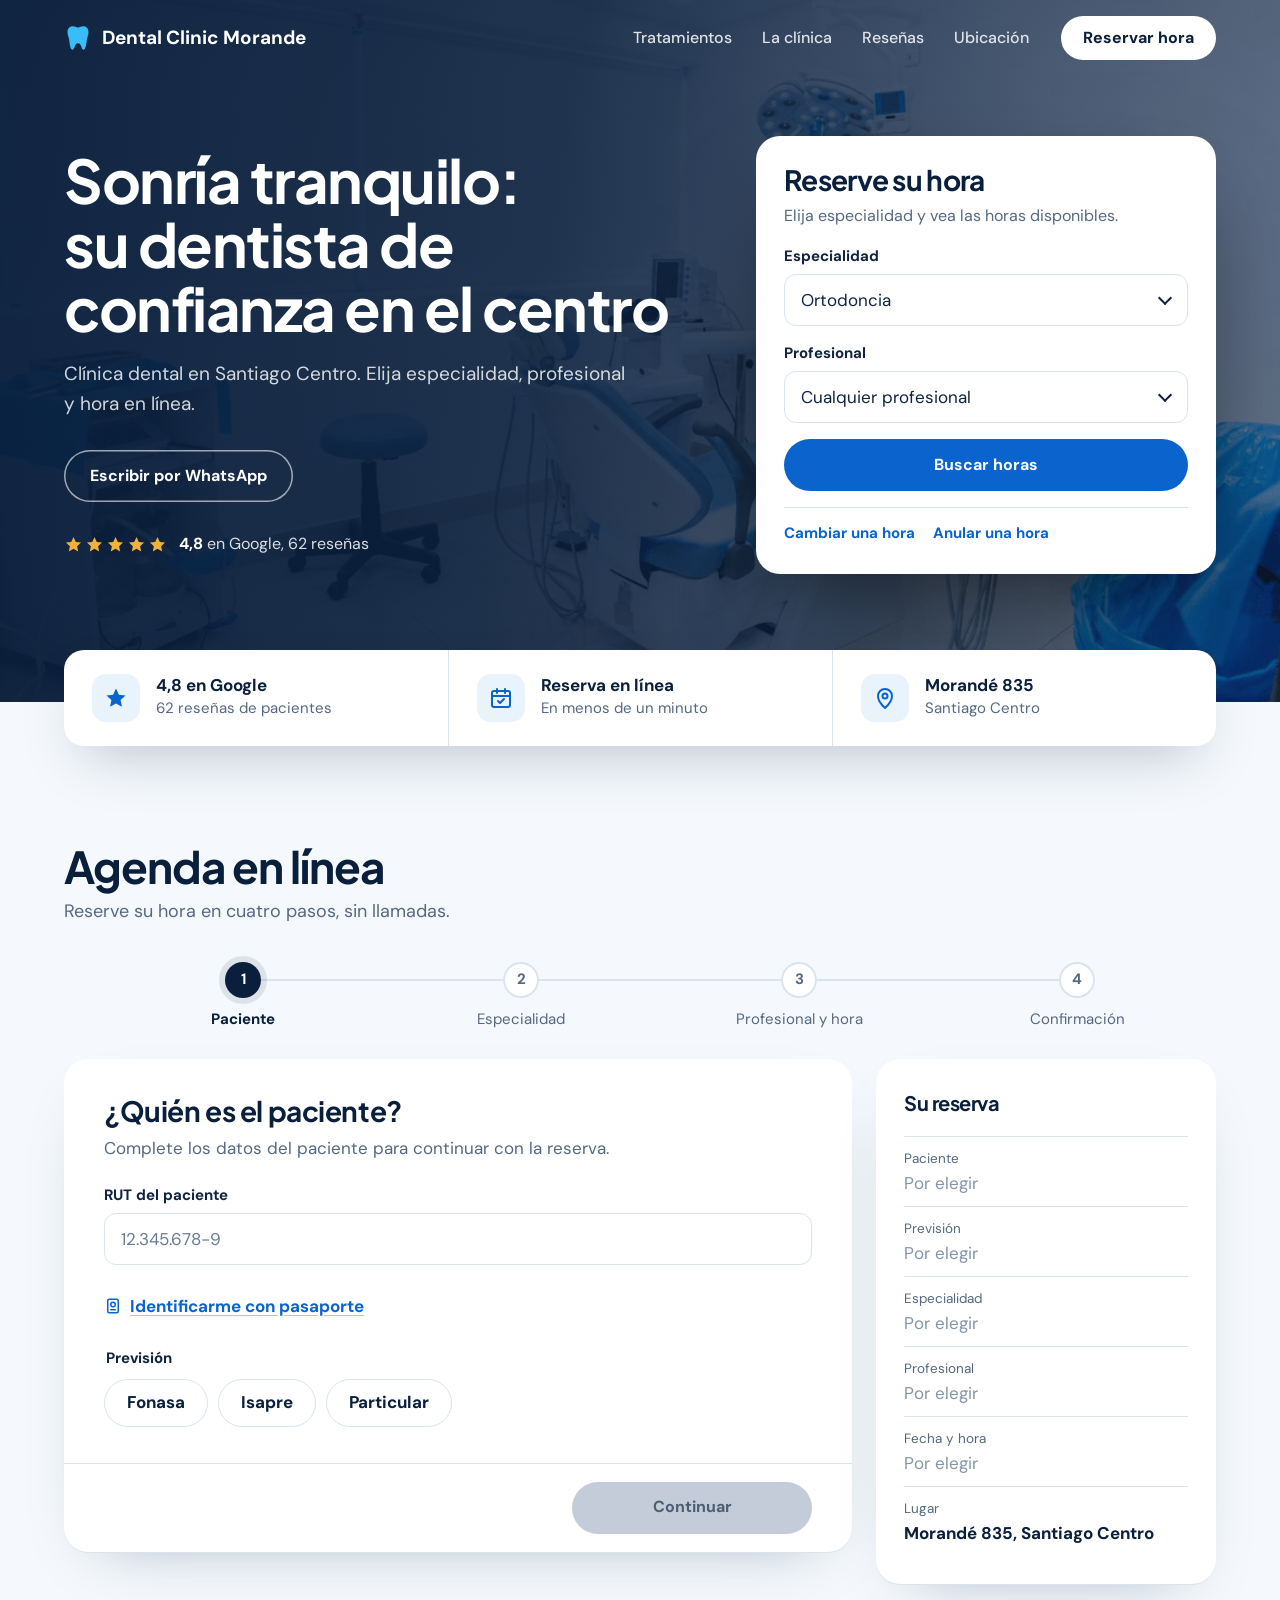
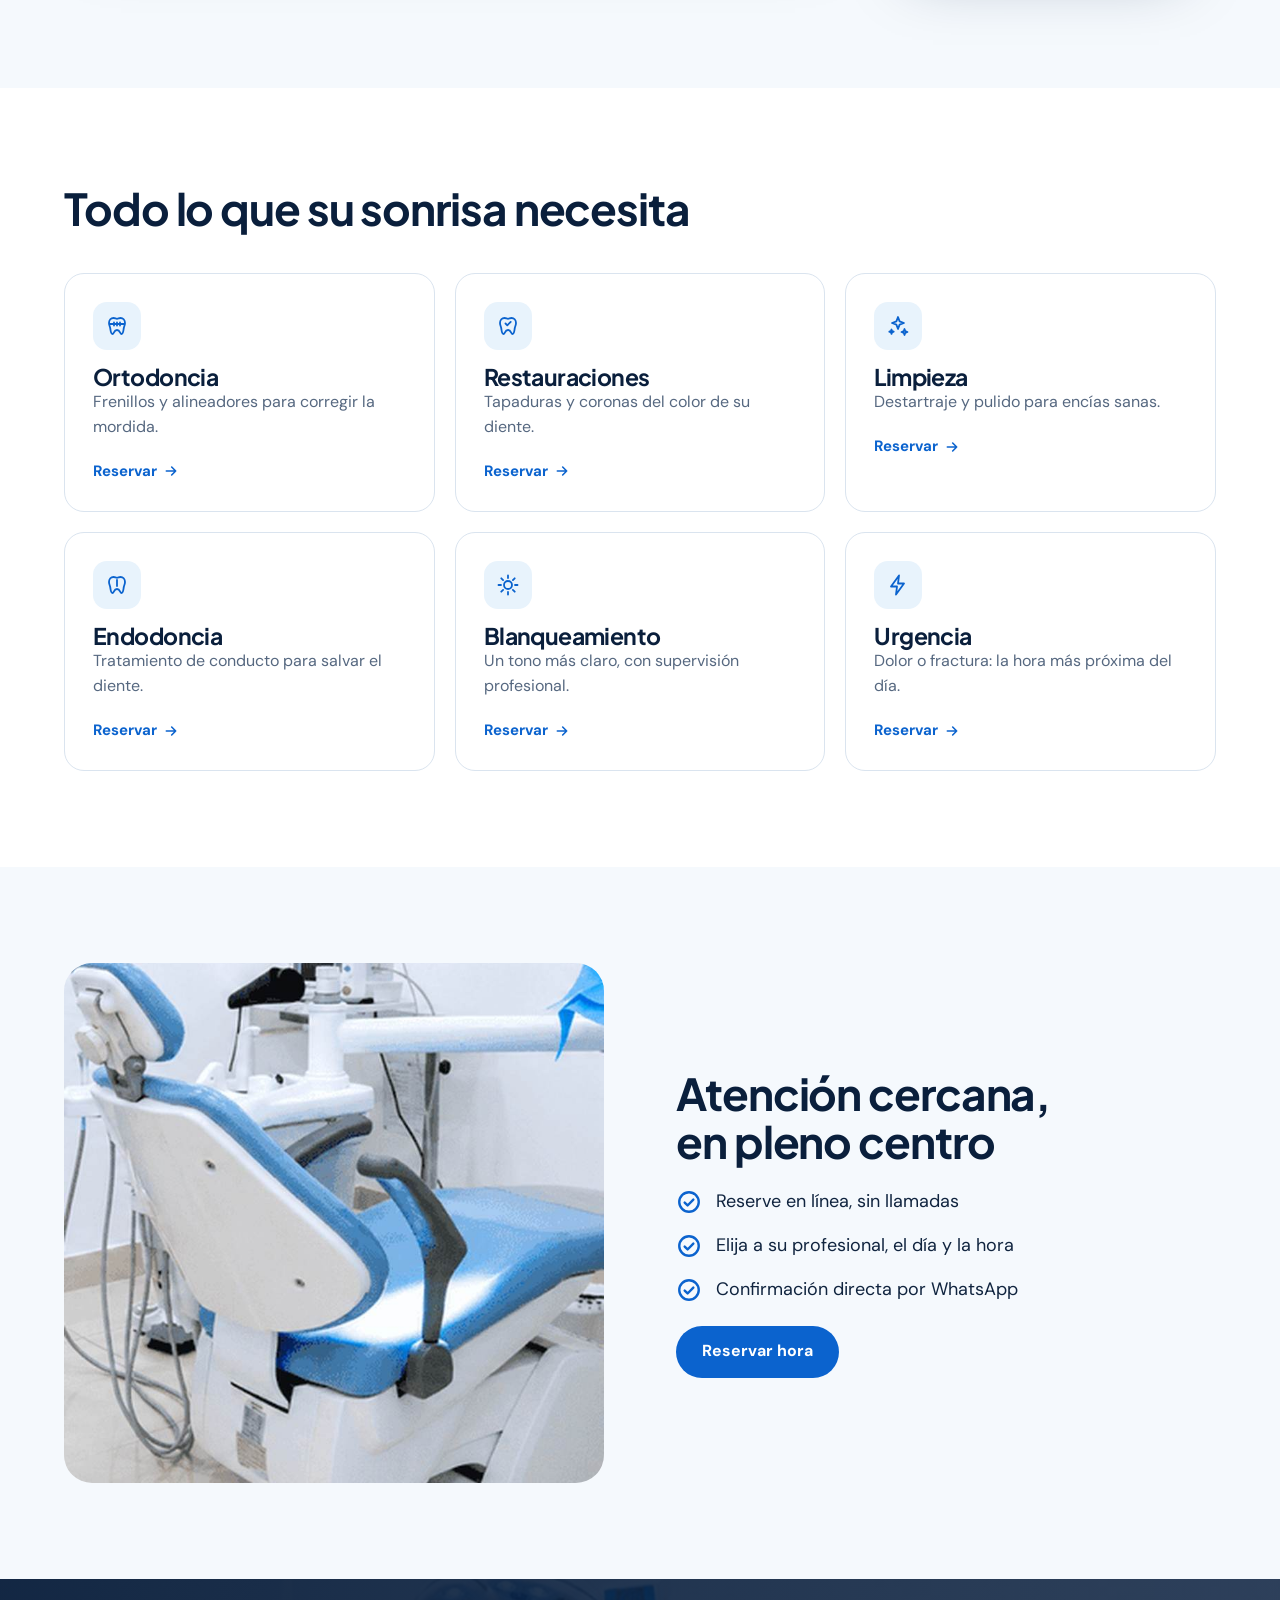
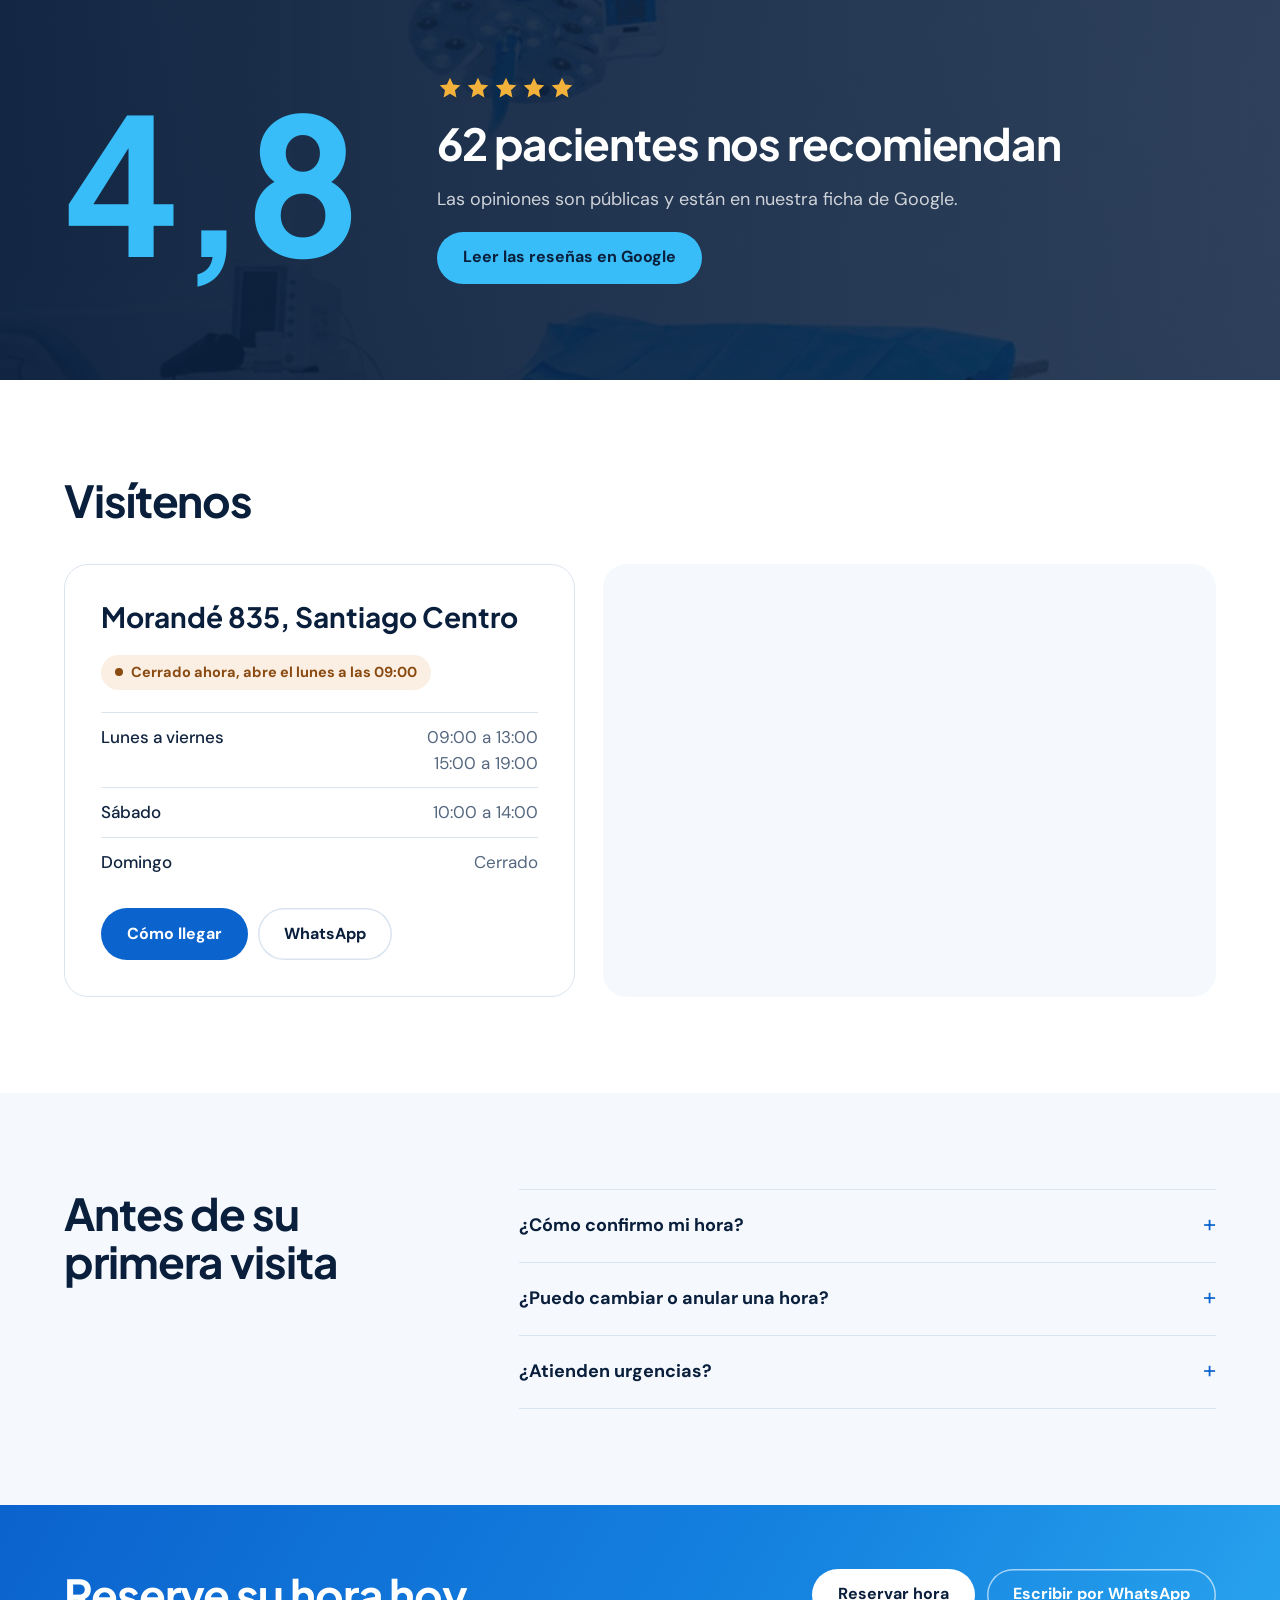
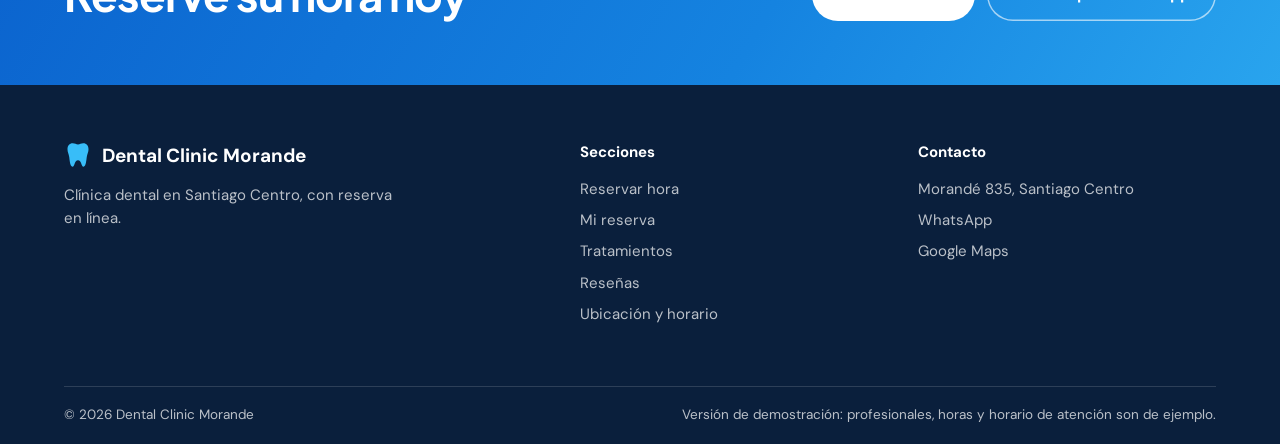
==== commit ec84396d: "Base de datos en Supabase, panel de administración y página Mi reserva - supabase/schema.sql: tablas" ====
--- a/index.html
+++ b/index.html
@@ -212,6 +212,10 @@
 .done .ok{width:56px;height:56px;border-radius:50%;background:var(--ok-bg);color:var(--ok);display:grid;place-items:center}
 .done .ok svg{width:28px;height:28px}
 .done .acts{margin-top:8px}
+.code{display:flex;flex-direction:column;gap:2px;padding:14px 20px;border-radius:14px;background:var(--sky-soft)}
+.code small{font-size:13.5px;color:var(--muted)}
+.code b{font-family:var(--display);font-size:30px;letter-spacing:.12em;color:var(--navy);font-variant-numeric:tabular-nums}
+.ag-foot .btn[aria-busy="true"]{opacity:.7;cursor:progress}
 @media (hover:hover) and (pointer:fine){
   .chip:hover,.tile:hover,.day:hover,.slot:hover{border-color:var(--blue)}
   .chip[aria-pressed="false"]:hover,.slot[aria-pressed="false"]:hover{background:var(--sky-soft)}
@@ -395,8 +399,8 @@
 <section class="hero">
   <div class="wrap">
     <div>
-      <h1>Sonría tranquilo: su dentista de confianza en el centro</h1>
-      <p class="sub">Clínica dental en Santiago Centro. Elija especialidad, profesional y hora en línea.</p>
+      <h1 id="h-titulo">Sonría tranquilo: su dentista de confianza en el centro</h1>
+      <p class="sub" id="h-sub">Clínica dental en Santiago Centro. Elija especialidad, profesional y hora en línea.</p>
       <div class="cta">
         <a class="btn ghost" data-wa target="_blank" rel="noopener" href="#">Escribir por WhatsApp</a>
       </div>
@@ -456,7 +460,7 @@
 <section class="sec tint" id="clinica">
   <div class="wrap split">
     <div class="pic">
-      <img src="[data-uri]" alt="Sillón dental de la clínica" loading="lazy">
+      <img id="img-clinica" src="[data-uri]" alt="Sillón dental de la clínica" loading="lazy">
     </div>
     <div class="txt">
       
@@ -507,7 +511,7 @@
     <div class="head" style="margin:0"><h2>Antes de su primera visita</h2></div>
     <div class="faq">
       <details><summary>¿Cómo confirmo mi hora?</summary><p id="faq-confirma"></p></details>
-      <details><summary>¿Puedo cambiar o anular una hora?</summary><p>Sí. Avísenos por WhatsApp con anticipación y le buscamos una nueva hora.</p></details>
+      <details><summary>¿Puedo cambiar o anular una hora?</summary><p id="faq-cambio">Sí. Avísenos por WhatsApp con anticipación y le buscamos una nueva hora.</p></details>
       <details><summary>¿Atienden urgencias?</summary><p>Sí, según la disponibilidad del día. Elija “Urgencia” al reservar o escríbanos por WhatsApp.</p></details>
     </div>
   </div>
@@ -528,7 +532,7 @@
   <div class="wrap">
     <div class="cols">
       <div><a class="logo" href="#inicio"><svg viewBox="0 0 24 24" fill="currentColor" aria-hidden="true"><path d="M7.5 2C4.6 2 3 4.2 3 7c0 2.4.9 3.7 1.4 6.3.5 2.7.6 8.7 2.9 8.7 1.9 0 1.6-5.5 4.7-5.5s2.8 5.5 4.7 5.5c2.3 0 2.4-6 2.9-8.7.5-2.6 1.4-3.9 1.400-6.300 0-2.800-1.600-5-4.500-5-1.900 0-2.900 1-4.500 1s-2.600-1-4.500-1z"/></svg><span data-nombre></span></a><p style="max-width:34ch">Clínica dental en Santiago Centro, con reserva en línea.</p></div>
-      <div><b>Secciones</b><ul><li><a href="#reserva">Reservar hora</a></li><li><a href="#tratamientos">Tratamientos</a></li><li><a href="#resenas">Reseñas</a></li><li><a href="#ubicacion">Ubicación y horario</a></li></ul></div>
+      <div><b>Secciones</b><ul><li><a href="#reserva">Reservar hora</a></li><li><a href="mi-reserva.html">Mi reserva</a></li><li><a href="#tratamientos">Tratamientos</a></li><li><a href="#resenas">Reseñas</a></li><li><a href="#ubicacion">Ubicación y horario</a></li></ul></div>
       <div><b>Contacto</b><ul><li data-dir></li><li><a data-wa target="_blank" rel="noopener" href="#">WhatsApp</a></li><li><a data-mapa target="_blank" rel="noopener" href="#">Google Maps</a></li></ul></div>
     </div>
     <div class="legal"><span>© <span id="anio"></span> <span data-nombre></span></span><span id="demo" hidden>Versión de demostración: profesionales, horas y horario de atención son de ejemplo.</span></div>
@@ -539,10 +543,18 @@
   <a class="btn" href="#reserva">Reservar hora</a>
   <a class="btn wa" data-wa target="_blank" rel="noopener" href="#" aria-label="Escribir por WhatsApp"><svg viewBox="0 0 24 24" fill="currentColor" aria-hidden="true"><path d="M12 2a10 10 0 0 0-8.6 15.1L2 22l5-1.3A10 10 0 1 0 12 2zm0 18.2a8.200 8.200 0 0 1-4.200-1.200l-.3-.2-3 .8.8-2.9-.2-.3A8.200 8.200 0 1 1 12 20.200zm4.500-6.100c-.2-.1-1.500-.7-1.700-.8s-.4-.1-.6.1-.6.8-.8 1-.3.2-.5.1a6.700 6.700 0 0 1-3.300-2.900c-.3-.4.3-.4.7-1.300.1-.2 0-.3 0-.4l-.8-1.800c-.2-.5-.4-.4-.6-.4h-.5a1 1 0 0 0-.7.3 2.900 2.900 0 0 0-.9 2.200c0 1.300.9 2.500 1.100 2.700s1.800 2.800 4.400 3.900c1.600.7 2.300.8 3.100.6.5-.1 1.500-.6 1.700-1.200s.2-1.100.1-1.200-.2-.2-.5-.3z"/></svg></a>
 </div>
+<script src="conexion.js"></script>
 <script>
-(function(){
+(window.conectar ? window.conectar() : Promise.resolve(null)).then(function(db){
+  if (!db) return null;
+  return db.from("config").select("datos").eq("id", 1).single().then(function(r){
+    if (r.data && r.data.datos && r.data.datos.tratamientos) Object.assign(window.CONFIG, r.data.datos);
+    return db;
+  }, function(){ return db; });
+}).catch(function(){ return null; }).then(function(DB){
 "use strict";
 var C = window.CONFIG;
+C.profesionales = C.profesionales.filter(function(p){ return p.activo !== false; });
 var $ = function(s, r){ return (r||document).querySelector(s); };
 var $$ = function(s, r){ return Array.prototype.slice.call((r||document).querySelectorAll(s)); };
 var DIAS = ["domingo","lunes","martes","miércoles","jueves","viernes","sábado"];
@@ -589,8 +601,17 @@
   }
   return out;
 }
+var OCUP = {};
+function cargarOcupadas(){
+  if (!DB) return Promise.resolve();
+  return DB.rpc("horas_ocupadas", { desde: ABIERTOS[0], hasta: ABIERTOS[ABIERTOS.length - 1] }).then(function(r){
+    if (r.error) return;
+    OCUP = {}; (r.data || []).forEach(function(x){ OCUP[x.profesional_id + "|" + x.fecha + "|" + String(x.hora).slice(0, 5)] = 1; });
+  }, function(){});
+}
 function libre(profId, iso, hora){
   if (iso === HOY.iso && aMin(hora) <= HOY.min + 60) return false;
+  if (DB) return !OCUP[profId + "|" + iso + "|" + hora];
   return hash(profId + iso + hora) % 5 > 2;
 }
 function profsDe(tratId){ return C.profesionales.filter(function(p){ return p.tratamientos.indexOf(tratId) >= 0; }); }
@@ -736,9 +757,10 @@
     }
     return '<div class="doc"><span class="av" aria-hidden="true">' + esc(p.iniciales) + '</span><div class="who"><b>' + esc(p.nombre) + "</b><small>" + esc(p.especialidad) + '</small></div><div class="hrs">' + hrs + "</div></div>";
   }).join("") + "</div>";
+  if (S.aviso) html += '<p class="err" role="alert">' + esc(S.aviso) + "</p>";
   var e = errores(3);
   if (e.hora && S.intento[3]) html += '<p class="err" role="alert">' + e.hora + "</p>";
-  if (C.demo) html += '<p class="fine">Horas de ejemplo.</p>';
+  if (C.demo && !DB) html += '<p class="fine">Horas de ejemplo.</p>';
   return html;
 }
 function pasoConfirmar(){
@@ -746,10 +768,21 @@
   html += campo("nombre", "Nombre y apellido del paciente", "text", S.nombre, e.nombre, ' autocomplete="name"');
   html += '<div class="row2">' + campo("fono", "Teléfono", "tel", S.fono, e.fono, ' autocomplete="tel" inputmode="tel" placeholder="+56 9 1234 5678"') +
     campo("mail", "Correo (opcional)", "email", S.mail, e.mail, ' autocomplete="email" inputmode="email"') + "</div>";
-  html += '<p class="fine">' + (CON_AGENDA ? "Al confirmar pasa a la agenda en línea de la clínica, donde elige la hora." : "Al confirmar se abre WhatsApp con su solicitud escrita. La clínica le responde confirmando la hora.") + "</p>";
+  if (S.errorEnvio) html += '<p class="err" role="alert">' + esc(S.errorEnvio) + "</p>";
+  html += '<p class="fine">' + (CON_AGENDA ? "Al confirmar pasa a la agenda en línea de la clínica, donde elige la hora." : DB ? "Su hora queda guardada al confirmar. Recibirá un código para revisarla o anularla cuando quiera." : "Al confirmar se abre WhatsApp con su solicitud escrita. La clínica le responde confirmando la hora.") + "</p>";
   return html;
 }
 function pasoListo(){
+  if (S.codigo) {
+    var p = profElegido();
+    return '<div class="done"><span class="ok">' + ICON_OK + '</span><h3 class="q" id="q" tabindex="-1">Hora reservada</h3>' +
+      "<p>" + esc(cap(largo(S.fecha))) + " a las " + S.hora + ", con " + esc(p ? p.nombre : "") + ". " + esc(C.direccion) + ".</p>" +
+      '<div class="code"><small>Su código de reserva</small><b>' + esc(S.codigo) + "</b></div>" +
+      '<p class="fine">Guarde este código. Con él y su ' + (S.doc === "rut" ? "RUT" : "pasaporte") + " puede revisar o anular su hora.</p>" +
+      '<div class="acts"><a class="btn" href="mi-reserva.html?c=' + encodeURIComponent(S.codigo) + '">Ver o anular mi hora</a>' +
+      (C.whatsapp ? '<a class="btn line" target="_blank" rel="noopener" href="' + esc(waUrl(mensaje() + "\nCódigo: " + S.codigo)) + '">Avisar por WhatsApp</a>' : "") +
+      '<button type="button" class="btn line" data-nueva>Hacer otra reserva</button></div></div>';
+  }
   return '<div class="done"><span class="ok">' + ICON_OK + '</span><h3 class="q" id="q" tabindex="-1">Solicitud lista</h3>' +
     "<p>" + (CON_AGENDA ? "Se abrió la agenda de la clínica en otra pestaña. Termine ahí la reserva." : "Se abrió WhatsApp con su solicitud escrita. Envíe el mensaje y la clínica le confirmará la hora de " + esc(largo(S.fecha)) + (S.hora ? " a las " + S.hora : "") + ".") + "</p>" +
     '<div class="acts"><a class="btn" target="_blank" rel="noopener" href="' + esc(CON_AGENDA ? agendaHref() : waUrl(mensaje())) + '">' + (CON_AGENDA ? "Abrir la agenda otra vez" : "Abrir WhatsApp otra vez") + '</a><button type="button" class="btn line" data-nueva>Hacer otra reserva</button></div></div>';
@@ -779,7 +812,8 @@
   $("#ag-foot").hidden = S.listo;
   $("#back").hidden = S.paso === 1;
   sig.setAttribute("aria-disabled", String(!ok));
-  sig.textContent = S.paso < 4 ? "Continuar" : CON_AGENDA ? "Ir a la agenda" : "Confirmar por WhatsApp";
+  sig.textContent = S.enviando ? "Reservando…" : S.paso < 4 ? "Continuar" : CON_AGENDA ? "Ir a la agenda" : DB ? "Confirmar reserva" : "Confirmar por WhatsApp";
+  sig.setAttribute("aria-busy", String(!!S.enviando));
 }
 function pintar(enfocar){
   var body = $("#ag-body");
@@ -804,7 +838,8 @@
 /* ---------- Navegación ---------- */
 function irReserva(){ $("#reserva").scrollIntoView({ behavior: REDUCE ? "auto" : "smooth", block: "start" }); }
 function ir(paso){
-  S.paso = paso; S.listo = false;
+  S.paso = paso; S.listo = false; S.errorEnvio = "";
+  if (paso !== 3) S.aviso = "";
   if (paso === 3 && !S.hora) irAFecha(CON_AGENDA ? S.fecha : primerDiaConHoras());
   pintar(true);
 }
@@ -819,11 +854,47 @@
     var malo = $(".field.bad input") || $(".chip, .tile, .slot"); if (malo) malo.focus();
     return;
   }
+  if (S.paso === 1) registrar("inicio_reserva", true);
+  if (S.paso === 3 && DB) return cargarOcupadas().then(function(){
+    if (S.hora && !libre(S.horaProf, S.fecha, S.hora)) { S.aviso = "Esa hora se acaba de tomar. Elija otra, por favor."; S.hora = null; S.horaProf = null; return pintar(false); }
+    S.aviso = ""; ir(4);
+  });
+  if (S.paso === 1 && S.saltar && S.trat) { S.saltar = false; return ir(3); }
   if (S.paso < 4) return ir(S.paso + 1);
+  if (DB && !CON_AGENDA) return guardarReserva();
   var url = CON_AGENDA ? agendaHref() : waUrl(mensaje());
   window.open(url, "_blank", "noopener");
   S.listo = true; pintar(true);
 }
+
+function guardarReserva(){
+  if (S.enviando) return;
+  S.enviando = true; S.errorEnvio = ""; pintarPie();
+  DB.rpc("reservar", { p: { fecha: S.fecha, hora: S.hora, profesional_id: S.horaProf, tratamiento_id: S.trat, doc_tipo: S.doc === "rut" ? "rut" : "pasaporte",
+    doc: S.doc === "rut" ? S.rut : S.pas, nombre: S.nombre, telefono: S.fono, correo: S.mail, prevision: S.prev } }).then(function(r){
+    S.enviando = false;
+    if (r.error) {
+      var m = r.error.message || "";
+      if (/ocupada/.test(m)) { S.hora = null; S.horaProf = null; return cargarOcupadas().then(function(){ ir(3); S.aviso = "Esa hora se acaba de tomar. Elija otra, por favor."; pintar(false); }); }
+      S.errorEnvio = /limite: el paciente/.test(m) ? "Este paciente ya tiene 3 horas reservadas. Para otra, escríbanos." :
+                     /limite/.test(m) ? "Hay muchas reservas en este momento. Intente de nuevo en un minuto." :
+                     /datos_invalidos/.test(m) ? "Revise los datos: algo no calza (" + m.replace(/^.*datos_invalidos:\s*/, "") + ")." :
+                     "No pudimos guardar la reserva. Revise su conexión e intente de nuevo.";
+      return pintar(false);
+    }
+    S.codigo = r.data && r.data[0] && r.data[0].codigo;
+    S.listo = true; registrar("reserva"); cargarOcupadas(); pintar(true);
+  }, function(){ S.enviando = false; S.errorEnvio = "No pudimos guardar la reserva. Revise su conexión e intente de nuevo."; pintar(false); });
+}
+/* Estadísticas: solo cuenta eventos, sin datos personales */
+function registrar(evento, unaVez){
+  if (!DB) return;
+  try { if (unaVez) { if (sessionStorage.getItem("ev_" + evento)) return; sessionStorage.setItem("ev_" + evento, "1"); } } catch (e) {}
+  var origen = ""; try { origen = document.referrer ? new URL(document.referrer).hostname : ""; } catch (e) {}
+  if (origen === location.hostname) origen = "";
+  DB.from("visitas").insert({ evento: evento, movil: matchMedia("(max-width: 720px)").matches, origen: origen.slice(0, 200) }).then(function(){}, function(){});
+}
+function registrarVisita(){ registrar("visita", true); }
 
 $("#next").addEventListener("click", siguiente);
 $("#back").addEventListener("click", function(){ if (S.paso > 1) ir(S.paso - 1); });
@@ -837,7 +908,7 @@
   if (b.dataset.ir) { irAFecha(b.dataset.ir); S.hora = null; S.horaProf = null; return pintar(false); }
   if (b.dataset.mas) { S.mas[b.dataset.mas] = true; return pintar(false); }
   if (b.dataset.h) { S.hora = b.dataset.h; S.horaProf = b.dataset.hp; pintar(false); var s = $('[data-h="' + S.hora + '"][data-hp="' + S.horaProf + '"]'); if (s) s.focus(); return; }
-  if (b.hasAttribute("data-nueva")) { S.trat = null; S.prof = "any"; S.hora = null; S.horaProf = null; S.intento = {}; S.listo = false; return ir(2); }
+  if (b.hasAttribute("data-nueva")) { S.codigo = null; S.trat = null; S.prof = "any"; S.hora = null; S.horaProf = null; S.intento = {}; S.listo = false; return ir(2); }
 });
 $("#ag-body").addEventListener("input", function(ev){
   var id = ev.target.id;
@@ -863,7 +934,7 @@
 $("#f-esp").addEventListener("change", opcionesProf); opcionesProf();
 $("#buscar").addEventListener("submit", function(ev){
   ev.preventDefault();
-  elegirTrat($("#f-esp").value, $("#f-prof").value);
+  elegirTrat($("#f-esp").value, $("#f-prof").value); S.saltar = true;
   S.hora = null; S.horaProf = null;
   ir(vacio(errores(1)) ? 3 : 1);
   irReserva();
@@ -885,8 +956,18 @@
 $("#anio").textContent = HOY.iso.slice(0, 4);
 if (C.telefono) { $("#tel").hidden = false; $("#tel").textContent = "Teléfono: " + C.telefono; }
 if (C.demo) $("#demo").hidden = false;
+if (C.textos) { if (C.textos.titulo) $("#h-titulo").textContent = C.textos.titulo; if (C.textos.subtitulo) $("#h-sub").textContent = C.textos.subtitulo; }
+var IMG = C.imagenes || {}, cssUrl = function(u){ return 'url("' + String(u).replace(/["\\\n]/g, "") + '")'; };
+if (IMG.portada) document.documentElement.style.setProperty("--foto", cssUrl(IMG.portada));
+if (IMG.clinica) $("#img-clinica").src = IMG.clinica;
+if (IMG.resenas) $("#resenas").style.backgroundImage = cssUrl(IMG.resenas);
+if (DB) {
+  $$("[data-wa-cambio], [data-wa-anula]").forEach(function(a){ a.href = "mi-reserva.html"; a.removeAttribute("target"); });
+  $("#faq-cambio").textContent = "Sí. Entre a “Mi reserva” con su código y su RUT, y anule la hora. Para cambiarla, anúlela y reserve otra.";
+}
 $("#faq-confirma").textContent = CON_AGENDA
   ? "Ingrese su RUT, elija especialidad, profesional y día. Después pasa a la agenda en línea de la clínica, donde elige la hora y recibe la confirmación."
+  : DB ? "Ingrese su RUT, elija especialidad, profesional y hora, y confirme. La hora queda guardada al instante y recibe un código para revisarla o anularla."
   : "Ingrese su RUT, elija especialidad, profesional y hora. Al confirmar se abre WhatsApp con su solicitud escrita; envíela y la clínica le responde confirmando la hora.";
 
 /* Horario resumido y "abierto ahora" */
@@ -923,7 +1004,7 @@
 $("#cards").innerHTML = C.tratamientos.map(function(t){
   return '<button type="button" class="card" data-reservar="' + t.id + '"><span class="ic"><svg viewBox="0 0 24 24" fill="none" stroke="currentColor" stroke-width="1.800" stroke-linecap="round" stroke-linejoin="round" aria-hidden="true">' + (ICONOS[t.id] || ICONOS.restauraciones) + '</svg></span><span class="tx"><h3>' + esc(t.nombre) + "</h3><p>" + esc(t.largo || t.texto) + '</p></span><span class="go">Reservar<svg viewBox="0 0 24 24" fill="none" stroke="currentColor" stroke-width="2.400" stroke-linecap="round" stroke-linejoin="round" aria-hidden="true"><path d="M5 12h14M13 6l6 6-6 6"/></svg></span></button>';
 }).join("");
-$("#cards").addEventListener("click", function(ev){ var b = ev.target.closest("[data-reservar]"); if (b) { elegirTrat(b.dataset.reservar); ir(vacio(errores(1)) ? 3 : 2); irReserva(); } });
+$("#cards").addEventListener("click", function(ev){ var b = ev.target.closest("[data-reservar]"); if (b) { elegirTrat(b.dataset.reservar); S.saltar = true; ir(vacio(errores(1)) ? 3 : 1); irReserva(); } });
 $$("[data-dir-corta]").forEach(function(el){ el.textContent = C.direccion.split(",")[0]; });
 if (CON_AGENDA) $("#check-3").textContent = "Confirmación inmediata en la agenda";
 
@@ -941,8 +1022,9 @@
   io.observe($("#reserva")); io.observe($("#buscar"));
 } else { $("#bar").classList.remove("away"); }
 
-pintar(false);
-})();
+cargarOcupadas().then(function(){ pintar(false); });
+registrarVisita();
+});
 </script>
 
 </body>
